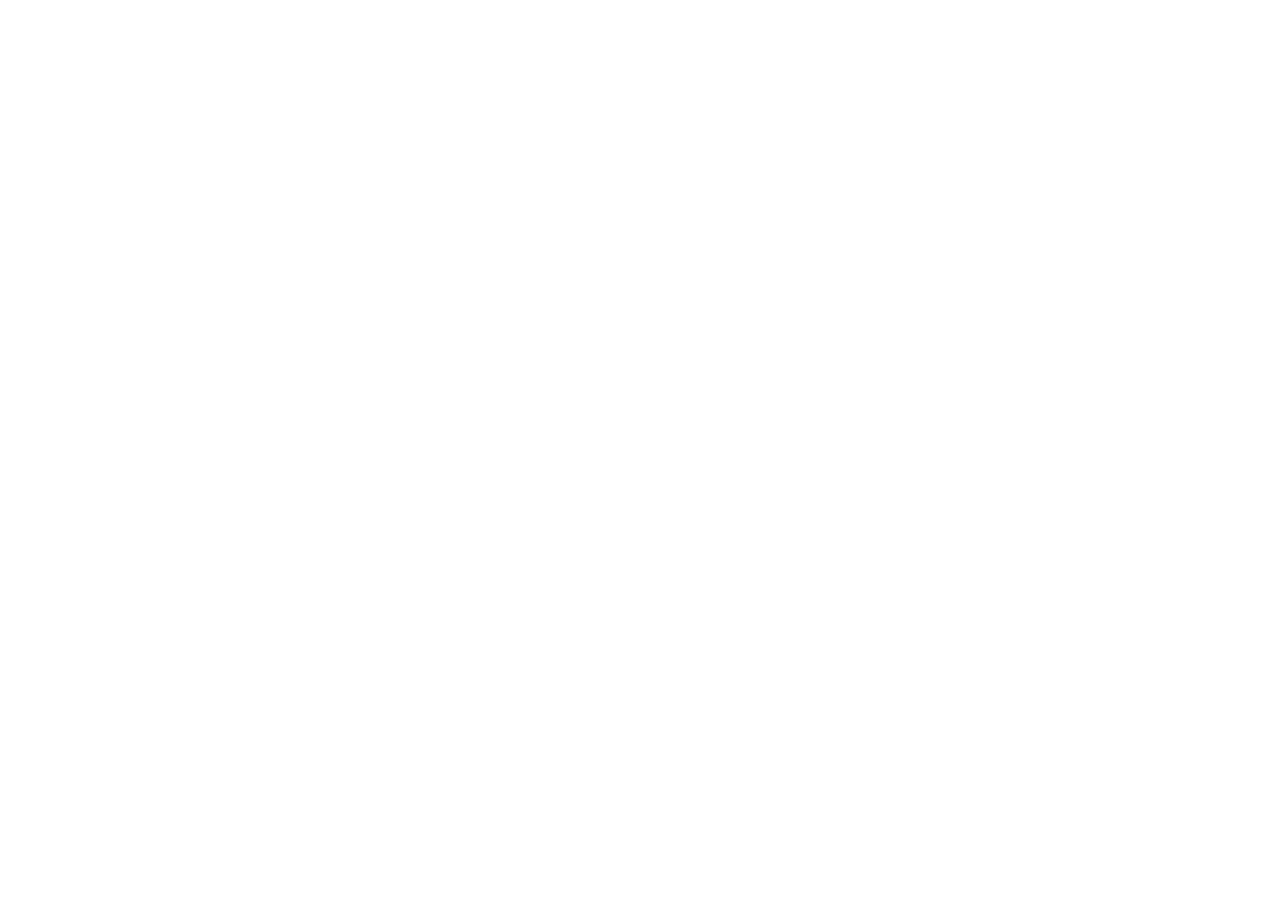
==== index.html @ fc5d10da "Finished code" ====
<!DOCTYPE html>
<html lang="en">
<head>
    <meta charset="UTF-8">
    <meta name="viewport" content="width=device-width, initial-scale=1.0">
    <title>My Portfolio</title>
    <link rel="stylesheet" href="style.css">
    <link rel="stylesheet" href="style.css">
</head>
<body>
    
</body>
</html>
---- style.css ----
/* GENERAL */

@import url("https://fonts.googleapis.com/css2?family=Poppins:wght@300;400;500;600&display=swap");

* {
  margin: 0;
  padding: 0;
}

body {
  font-family: "Poppins", sans-serif;
}

html {
  scroll-behavior: smooth;
}

p {
  color: rgb(85, 85, 85);
}

/* TRANSITION */

a,
.btn {
  transition: all 300ms ease;
}

/* DESKTOP NAV */

nav,
.nav-links {
  display: flex;
}

nav {
  justify-content: space-around;
  align-items: center;
  height: 17vh;
}

.nav-links {
  gap: 2rem;
  list-style: none;
  font-size: 1.5rem;
}

a {
  color: black;
  text-decoration: none;
  text-decoration-color: white;
}

a:hover {
  color: grey;
  text-decoration: underline;
  text-underline-offset: 1rem;
  text-decoration-color: rgb(181, 181, 181);
}

.logo {
  font-size: 2rem;
}

.logo:hover {
  cursor: default;
}

/* HAMBURGER MENU */

#hamburger-nav {
  display: none;
}

.hamburger-menu {
  position: relative;
  display: inline-block;
}

.hamburger-icon {
  display: flex;
  flex-direction: column;
  justify-content: space-between;
  height: 24px;
  width: 30px;
  cursor: pointer;
}

.hamburger-icon span {
  width: 100%;
  height: 2px;
  background-color: black;
  transition: all 0.3 ease-in-out;
}

.menu-links {
  position: absolute;
  top: 100%;
  right: 0;
  background-color: white;
  width: fit-content;
  max-height: 0;
  overflow: hidden;
  transition: all 0.3 ease-in-out;
}

.menu-links a {
  display: block;
  padding: 10px;
  text-align: center;
  font-size: 1.5rem;
  color: black;
  text-decoration: none;
  transition: all 0.3 ease-in-out;
}

.menu-links li {
  list-style: none;
}

.menu-links.open {
  max-height: 300px;
}

.hamburger-icon.open span:first-child {
  transform: rotate(45deg) translate(10px, 5px);
}

.hamburger-icon.open span:nth-child(2) {
  opacity: 0;
}

.hamburger-icon.open span:last-child {
  transform: rotate(-45deg) translate(10px, -5px);
}

.hamburger-icon span:first-child {
  transform: none;
}

.hamburger-icon span:first-child {
  opacity: 1;
}

.hamburger-icon span:first-child {
  transform: none;
}

/* SECTIONS */

section {
  padding-top: 4vh;
  height: 96vh;
  margin: 0 10rem;
  box-sizing: border-box;
  min-height: fit-content;
}

.section-container {
  display: flex;
}

/* PROFILE SECTION */

#profile {
  display: flex;
  justify-content: center;
  gap: 5rem;
  height: 80vh;
}

.section__pic-container {
  display: flex;
  height: 400px;
  width: 400px;
  margin: auto 0;
}

.section__text {
  align-self: center;
  text-align: center;
}

.section__text p {
  font-weight: 600;
}

.section__text__p1 {
  text-align: center;
}

.section__text__p2 {
  font-size: 1.75rem;
  margin-bottom: 1rem;
}

.title {
  font-size: 3rem;
  text-align: center;
}

#socials-container {
  display: flex;
  justify-content: center;
  margin-top: 1rem;
  gap: 1rem;
}

/* ICONS */

.icon {
  cursor: pointer;
  height: 2rem;
}

/* BUTTONS */

.btn-container {
  display: flex;
  justify-content: center;
  gap: 1rem;
}

.btn {
  font-weight: 600;
  transition: all 300ms ease;
  padding: 1rem;
  width: 8rem;
  border-radius: 2rem;
}

.btn-color-1,
.btn-color-2 {
  border: rgb(53, 53, 53) 0.1rem solid;
}

.btn-color-1:hover,
.btn-color-2:hover {
  cursor: pointer;
}

.btn-color-1,
.btn-color-2:hover {
  background: rgb(53, 53, 53);
  color: white;
}

.btn-color-1:hover {
  background: rgb(0, 0, 0);
}

.btn-color-2 {
  background: none;
}

.btn-color-2:hover {
  border: rgb(255, 255, 255) 0.1rem solid;
}

.btn-container {
  gap: 1rem;
}

/* ABOUT SECTION */

#about {
  position: relative;
}

.about-containers {
  gap: 2rem;
  margin-bottom: 2rem;
  margin-top: 2rem;
}

.about-details-container {
  justify-content: center;
  flex-direction: column;
}

.about-containers,
.about-details-container {
  display: flex;
}

.about-pic {
  border-radius: 2rem;
}

.arrow {
  position: absolute;
  right: -5rem;
  bottom: 2.5rem;
}

.details-container {
  padding: 1.5rem;
  flex: 1;
  background: white;
  border-radius: 2rem;
  border: rgb(53, 53, 53) 0.1rem solid;
  border-color: rgb(163, 163, 163);
  text-align: center;
}

.section-container {
  gap: 4rem;
  height: 80%;
}

.section__pic-container {
  height: 400px;
  width: 400px;
  margin: auto 0;
}

/* EXPERIENCE SECTION */

#experience {
  position: relative;
}

.experience-sub-title {
  color: rgb(85, 85, 85);
  font-weight: 600;
  font-size: 1.75rem;
  margin-bottom: 2rem;
}

.experience-details-container {
  display: flex;
  justify-content: center;
  flex-direction: column;
}

.article-container {
  display: flex;
  text-align: initial;
  flex-wrap: wrap;
  flex-direction: row;
  gap: 2.5rem;
  justify-content: space-around;
}

article {
  display: flex;
  width: 10rem;
  justify-content: space-around;
  gap: 0.5rem;
}

article .icon {
  cursor: default;
}

/* PROJECTS SECTION */

#projects {
  position: relative;
}

.color-container {
  border-color: rgb(163, 163, 163);
  background: rgb(250, 250, 250);
}

.project-img {
  border-radius: 2rem;
  width: 90%;
  height: 90%;
}

.project-title {
  margin: 1rem;
  color: black;
}

.project-btn {
  color: black;
  border-color: rgb(163, 163, 163);
}

/* CONTACT */

#contact {
  display: flex;
  justify-content: center;
  flex-direction: column;
  height: 70vh;
}

.contact-info-upper-container {
  display: flex;
  justify-content: center;
  border-radius: 2rem;
  border: rgb(53, 53, 53) 0.1rem solid;
  border-color: rgb(163, 163, 163);
  background: (250, 250, 250);
  margin: 2rem auto;
  padding: 0.5rem;
}

.contact-info-container {
  display: flex;
  align-items: center;
  justify-content: center;
  gap: 0.5rem;
  margin: 1rem;
}

.contact-info-container p {
  font-size: larger;
}

.contact-icon {
  cursor: default;
}

.email-icon {
  height: 2.5rem;
}

/* FOOTER SECTION */

footer {
  height: 26vh;
  margin: 0 1rem;
}

footer p {
  text-align: center;
}
---- style.css ----
/* GENERAL */

@import url("https://fonts.googleapis.com/css2?family=Poppins:wght@300;400;500;600&display=swap");

* {
  margin: 0;
  padding: 0;
}

body {
  font-family: "Poppins", sans-serif;
}

html {
  scroll-behavior: smooth;
}

p {
  color: rgb(85, 85, 85);
}

/* TRANSITION */

a,
.btn {
  transition: all 300ms ease;
}

/* DESKTOP NAV */

nav,
.nav-links {
  display: flex;
}

nav {
  justify-content: space-around;
  align-items: center;
  height: 17vh;
}

.nav-links {
  gap: 2rem;
  list-style: none;
  font-size: 1.5rem;
}

a {
  color: black;
  text-decoration: none;
  text-decoration-color: white;
}

a:hover {
  color: grey;
  text-decoration: underline;
  text-underline-offset: 1rem;
  text-decoration-color: rgb(181, 181, 181);
}

.logo {
  font-size: 2rem;
}

.logo:hover {
  cursor: default;
}

/* HAMBURGER MENU */

#hamburger-nav {
  display: none;
}

.hamburger-menu {
  position: relative;
  display: inline-block;
}

.hamburger-icon {
  display: flex;
  flex-direction: column;
  justify-content: space-between;
  height: 24px;
  width: 30px;
  cursor: pointer;
}

.hamburger-icon span {
  width: 100%;
  height: 2px;
  background-color: black;
  transition: all 0.3 ease-in-out;
}

.menu-links {
  position: absolute;
  top: 100%;
  right: 0;
  background-color: white;
  width: fit-content;
  max-height: 0;
  overflow: hidden;
  transition: all 0.3 ease-in-out;
}

.menu-links a {
  display: block;
  padding: 10px;
  text-align: center;
  font-size: 1.5rem;
  color: black;
  text-decoration: none;
  transition: all 0.3 ease-in-out;
}

.menu-links li {
  list-style: none;
}

.menu-links.open {
  max-height: 300px;
}

.hamburger-icon.open span:first-child {
  transform: rotate(45deg) translate(10px, 5px);
}

.hamburger-icon.open span:nth-child(2) {
  opacity: 0;
}

.hamburger-icon.open span:last-child {
  transform: rotate(-45deg) translate(10px, -5px);
}

.hamburger-icon span:first-child {
  transform: none;
}

.hamburger-icon span:first-child {
  opacity: 1;
}

.hamburger-icon span:first-child {
  transform: none;
}

/* SECTIONS */

section {
  padding-top: 4vh;
  height: 96vh;
  margin: 0 10rem;
  box-sizing: border-box;
  min-height: fit-content;
}

.section-container {
  display: flex;
}

/* PROFILE SECTION */

#profile {
  display: flex;
  justify-content: center;
  gap: 5rem;
  height: 80vh;
}

.section__pic-container {
  display: flex;
  height: 400px;
  width: 400px;
  margin: auto 0;
}

.section__text {
  align-self: center;
  text-align: center;
}

.section__text p {
  font-weight: 600;
}

.section__text__p1 {
  text-align: center;
}

.section__text__p2 {
  font-size: 1.75rem;
  margin-bottom: 1rem;
}

.title {
  font-size: 3rem;
  text-align: center;
}

#socials-container {
  display: flex;
  justify-content: center;
  margin-top: 1rem;
  gap: 1rem;
}

/* ICONS */

.icon {
  cursor: pointer;
  height: 2rem;
}

/* BUTTONS */

.btn-container {
  display: flex;
  justify-content: center;
  gap: 1rem;
}

.btn {
  font-weight: 600;
  transition: all 300ms ease;
  padding: 1rem;
  width: 8rem;
  border-radius: 2rem;
}

.btn-color-1,
.btn-color-2 {
  border: rgb(53, 53, 53) 0.1rem solid;
}

.btn-color-1:hover,
.btn-color-2:hover {
  cursor: pointer;
}

.btn-color-1,
.btn-color-2:hover {
  background: rgb(53, 53, 53);
  color: white;
}

.btn-color-1:hover {
  background: rgb(0, 0, 0);
}

.btn-color-2 {
  background: none;
}

.btn-color-2:hover {
  border: rgb(255, 255, 255) 0.1rem solid;
}

.btn-container {
  gap: 1rem;
}

/* ABOUT SECTION */

#about {
  position: relative;
}

.about-containers {
  gap: 2rem;
  margin-bottom: 2rem;
  margin-top: 2rem;
}

.about-details-container {
  justify-content: center;
  flex-direction: column;
}

.about-containers,
.about-details-container {
  display: flex;
}

.about-pic {
  border-radius: 2rem;
}

.arrow {
  position: absolute;
  right: -5rem;
  bottom: 2.5rem;
}

.details-container {
  padding: 1.5rem;
  flex: 1;
  background: white;
  border-radius: 2rem;
  border: rgb(53, 53, 53) 0.1rem solid;
  border-color: rgb(163, 163, 163);
  text-align: center;
}

.section-container {
  gap: 4rem;
  height: 80%;
}

.section__pic-container {
  height: 400px;
  width: 400px;
  margin: auto 0;
}

/* EXPERIENCE SECTION */

#experience {
  position: relative;
}

.experience-sub-title {
  color: rgb(85, 85, 85);
  font-weight: 600;
  font-size: 1.75rem;
  margin-bottom: 2rem;
}

.experience-details-container {
  display: flex;
  justify-content: center;
  flex-direction: column;
}

.article-container {
  display: flex;
  text-align: initial;
  flex-wrap: wrap;
  flex-direction: row;
  gap: 2.5rem;
  justify-content: space-around;
}

article {
  display: flex;
  width: 10rem;
  justify-content: space-around;
  gap: 0.5rem;
}

article .icon {
  cursor: default;
}

/* PROJECTS SECTION */

#projects {
  position: relative;
}

.color-container {
  border-color: rgb(163, 163, 163);
  background: rgb(250, 250, 250);
}

.project-img {
  border-radius: 2rem;
  width: 90%;
  height: 90%;
}

.project-title {
  margin: 1rem;
  color: black;
}

.project-btn {
  color: black;
  border-color: rgb(163, 163, 163);
}

/* CONTACT */

#contact {
  display: flex;
  justify-content: center;
  flex-direction: column;
  height: 70vh;
}

.contact-info-upper-container {
  display: flex;
  justify-content: center;
  border-radius: 2rem;
  border: rgb(53, 53, 53) 0.1rem solid;
  border-color: rgb(163, 163, 163);
  background: (250, 250, 250);
  margin: 2rem auto;
  padding: 0.5rem;
}

.contact-info-container {
  display: flex;
  align-items: center;
  justify-content: center;
  gap: 0.5rem;
  margin: 1rem;
}

.contact-info-container p {
  font-size: larger;
}

.contact-icon {
  cursor: default;
}

.email-icon {
  height: 2.5rem;
}

/* FOOTER SECTION */

footer {
  height: 26vh;
  margin: 0 1rem;
}

footer p {
  text-align: center;
}
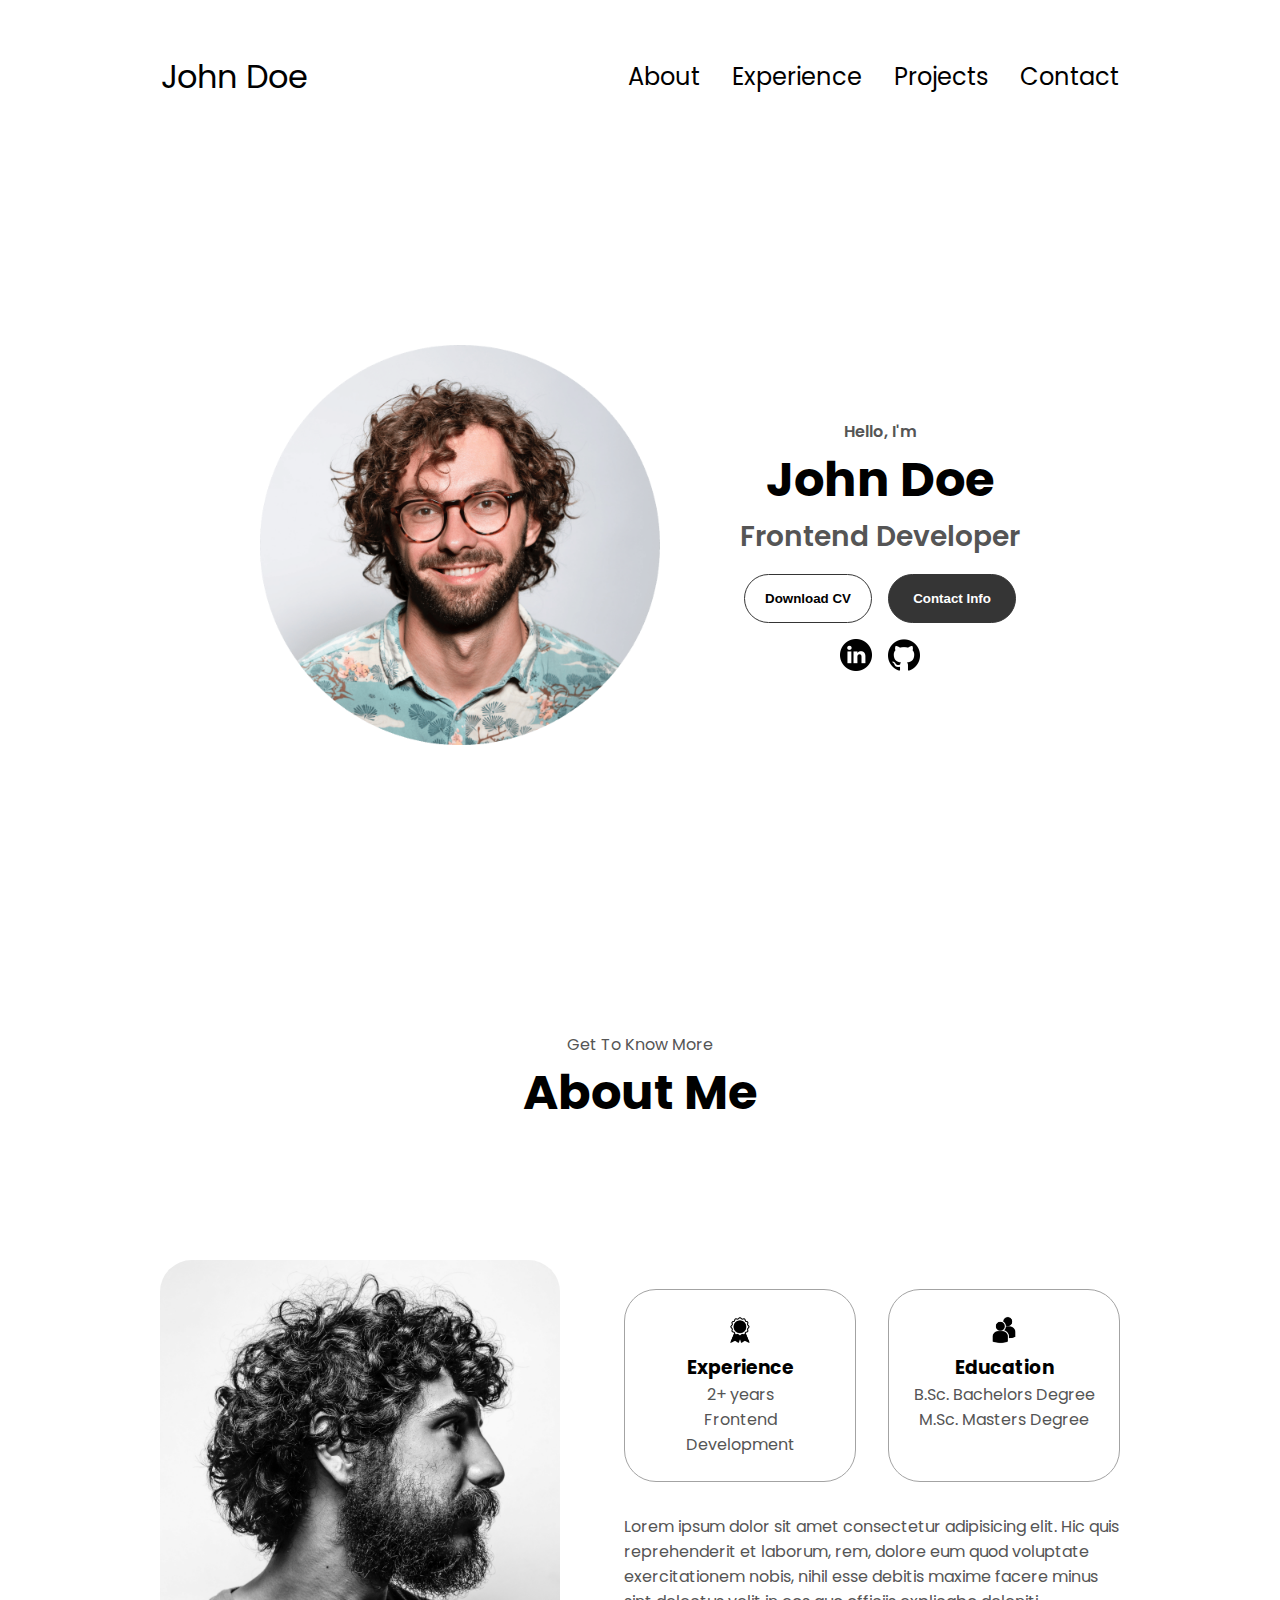
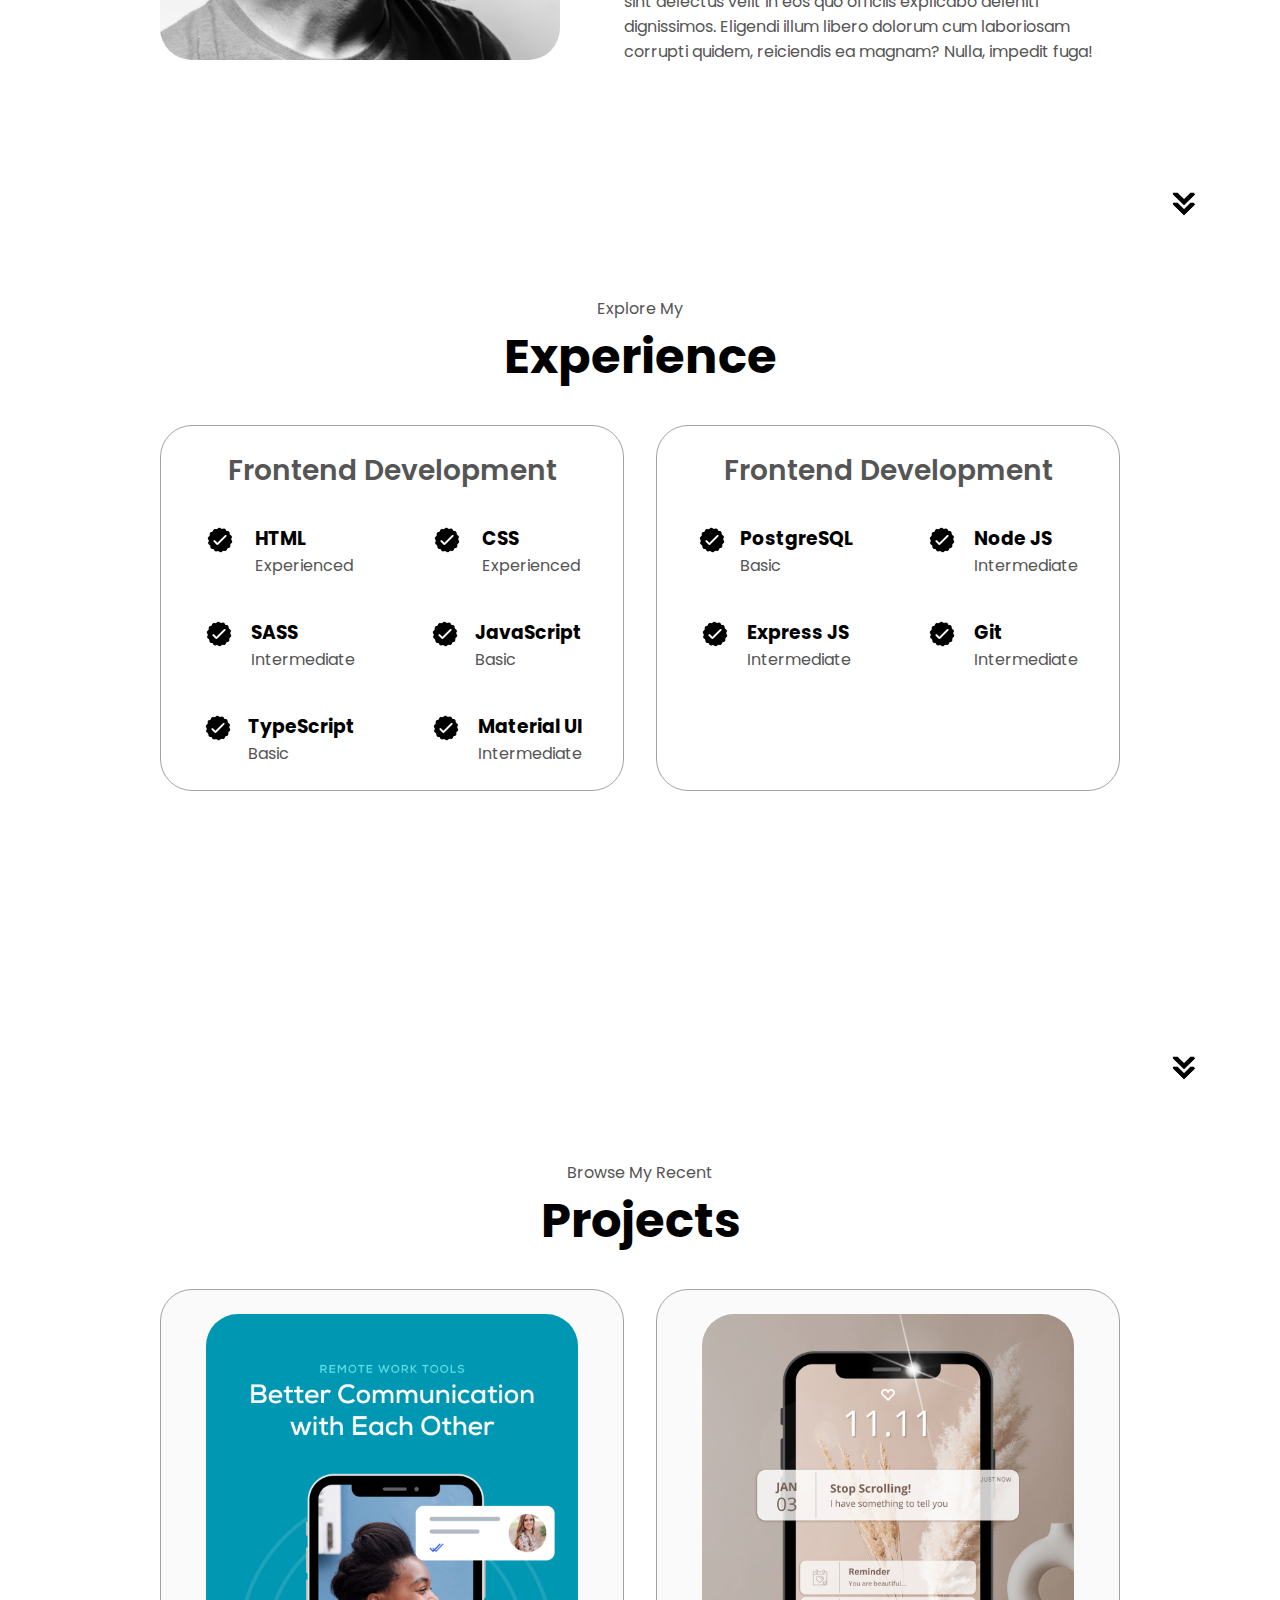
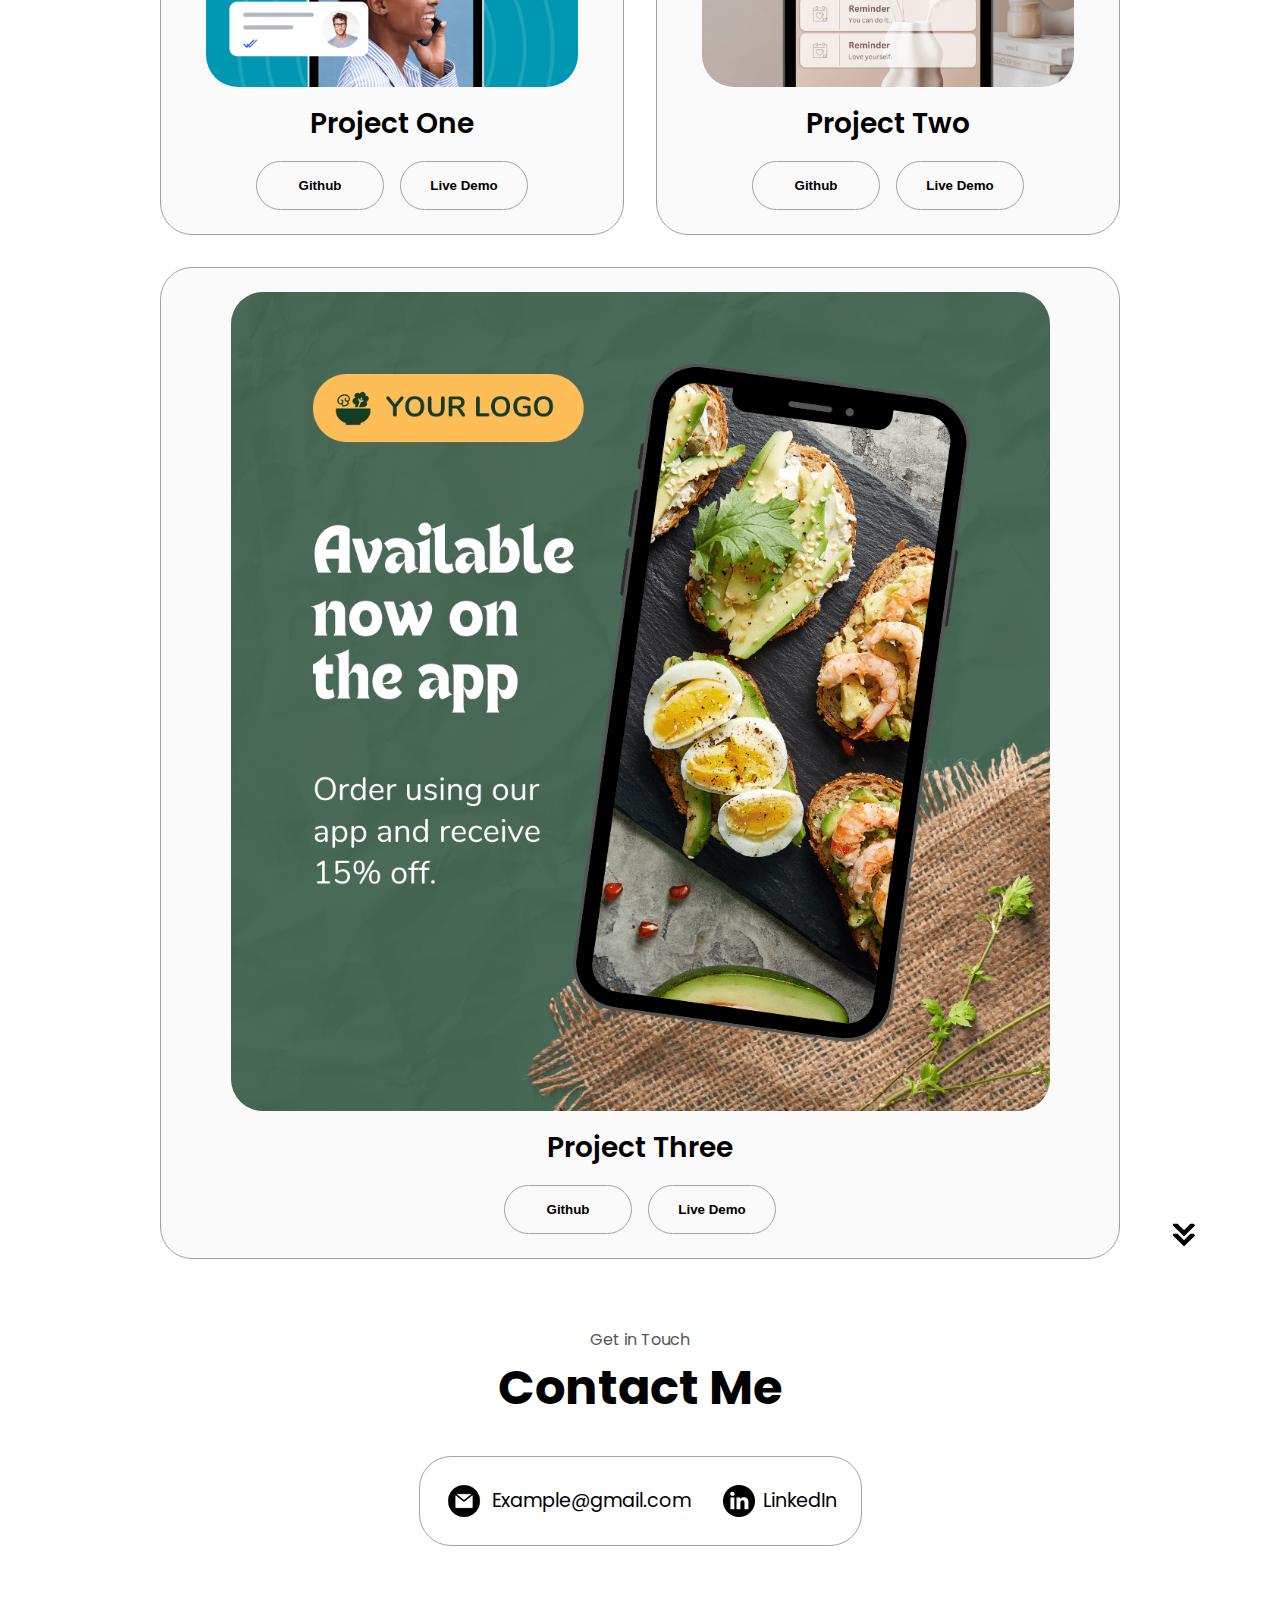
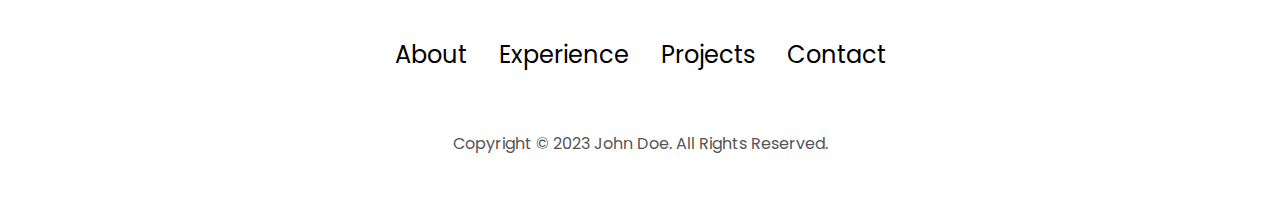
==== commit 980dfce4: "resume edit" ====
--- a/index.html
+++ b/index.html
@@ -1,13 +1,382 @@
 <!DOCTYPE html>
 <html lang="en">
-<head>
-    <meta charset="UTF-8">
-    <meta name="viewport" content="width=device-width, initial-scale=1.0">
+  <head>
+    <meta charset="UTF-8" />
+    <meta http-equiv="X-UA-Compatible" content="IE=edge" />
+    <meta name="viewport" content="width=device-width, initial-scale=1.0" />
     <title>My Portfolio</title>
-    <link rel="stylesheet" href="style.css">
-    <link rel="stylesheet" href="style.css">
-</head>
-<body>
-    
-</body>
-</html>+    <link rel="stylesheet" href="style.css" />
+    <link rel="stylesheet" href="mediaqueries.css" />
+  </head>
+  <body>
+    <nav id="desktop-nav">
+      <div class="logo">John Doe</div>
+      <div>
+        <ul class="nav-links">
+          <li><a href="#about">About</a></li>
+          <li><a href="#experience">Experience</a></li>
+          <li><a href="#projects">Projects</a></li>
+          <li><a href="#contact">Contact</a></li>
+        </ul>
+      </div>
+    </nav>
+    <nav id="hamburger-nav">
+      <div class="logo">John Doe</div>
+      <div class="hamburger-menu">
+        <div class="hamburger-icon" onclick="toggleMenu()">
+          <span></span>
+          <span></span>
+          <span></span>
+        </div>
+        <div class="menu-links">
+          <li><a href="#about" onclick="toggleMenu()">About</a></li>
+          <li><a href="#experience" onclick="toggleMenu()">Experience</a></li>
+          <li><a href="#projects" onclick="toggleMenu()">Projects</a></li>
+          <li><a href="#contact" onclick="toggleMenu()">Contact</a></li>
+        </div>
+      </div>
+    </nav>
+    <section id="profile">
+      <div class="section__pic-container">
+        <img src="./assets/profile-pic.png" alt="John Doe profile picture" />
+      </div>
+      <div class="section__text">
+        <p class="section__text__p1">Hello, I'm</p>
+        <h1 class="title">John Doe</h1>
+        <p class="section__text__p2">Frontend Developer</p>
+        <div class="btn-container">
+          <button
+            class="btn btn-color-2"
+            onclick="window.open('./assets/Abdallah_Afifi - Resume.pdf')"
+          >
+            Download CV
+          </button>
+          <button class="btn btn-color-1" onclick="location.href='./#contact'">
+            Contact Info
+          </button>
+        </div>
+        <div id="socials-container">
+          <img
+            src="./assets/linkedin.png"
+            alt="My LinkedIn profile"
+            class="icon"
+            onclick="location.href='https://linkedin.com/'"
+          />
+          <img
+            src="./assets/github.png"
+            alt="My Github profile"
+            class="icon"
+            onclick="location.href='https://github.com/'"
+          />
+        </div>
+      </div>
+    </section>
+    <section id="about">
+      <p class="section__text__p1">Get To Know More</p>
+      <h1 class="title">About Me</h1>
+      <div class="section-container">
+        <div class="section__pic-container">
+          <img
+            src="./assets/about-pic.png"
+            alt="Profile picture"
+            class="about-pic"
+          />
+        </div>
+        <div class="about-details-container">
+          <div class="about-containers">
+            <div class="details-container">
+              <img
+                src="./assets/experience.png"
+                alt="Experience icon"
+                class="icon"
+              />
+              <h3>Experience</h3>
+              <p>2+ years <br />Frontend Development</p>
+            </div>
+            <div class="details-container">
+              <img
+                src="./assets/education.png"
+                alt="Education icon"
+                class="icon"
+              />
+              <h3>Education</h3>
+              <p>B.Sc. Bachelors Degree<br />M.Sc. Masters Degree</p>
+            </div>
+          </div>
+          <div class="text-container">
+            <p>
+              Lorem ipsum dolor sit amet consectetur adipisicing elit. Hic quis
+              reprehenderit et laborum, rem, dolore eum quod voluptate
+              exercitationem nobis, nihil esse debitis maxime facere minus sint
+              delectus velit in eos quo officiis explicabo deleniti dignissimos.
+              Eligendi illum libero dolorum cum laboriosam corrupti quidem,
+              reiciendis ea magnam? Nulla, impedit fuga!
+            </p>
+          </div>
+        </div>
+      </div>
+      <img
+        src="./assets/arrow.png"
+        alt="Arrow icon"
+        class="icon arrow"
+        onclick="location.href='./#experience'"
+      />
+    </section>
+    <section id="experience">
+      <p class="section__text__p1">Explore My</p>
+      <h1 class="title">Experience</h1>
+      <div class="experience-details-container">
+        <div class="about-containers">
+          <div class="details-container">
+            <h2 class="experience-sub-title">Frontend Development</h2>
+            <div class="article-container">
+              <article>
+                <img
+                  src="./assets/checkmark.png"
+                  alt="Experience icon"
+                  class="icon"
+                />
+                <div>
+                  <h3>HTML</h3>
+                  <p>Experienced</p>
+                </div>
+              </article>
+              <article>
+                <img
+                  src="./assets/checkmark.png"
+                  alt="Experience icon"
+                  class="icon"
+                />
+                <div>
+                  <h3>CSS</h3>
+                  <p>Experienced</p>
+                </div>
+              </article>
+              <article>
+                <img
+                  src="./assets/checkmark.png"
+                  alt="Experience icon"
+                  class="icon"
+                />
+                <div>
+                  <h3>SASS</h3>
+                  <p>Intermediate</p>
+                </div>
+              </article>
+              <article>
+                <img
+                  src="./assets/checkmark.png"
+                  alt="Experience icon"
+                  class="icon"
+                />
+                <div>
+                  <h3>JavaScript</h3>
+                  <p>Basic</p>
+                </div>
+              </article>
+              <article>
+                <img
+                  src="./assets/checkmark.png"
+                  alt="Experience icon"
+                  class="icon"
+                />
+                <div>
+                  <h3>TypeScript</h3>
+                  <p>Basic</p>
+                </div>
+              </article>
+              <article>
+                <img
+                  src="./assets/checkmark.png"
+                  alt="Experience icon"
+                  class="icon"
+                />
+                <div>
+                  <h3>Material UI</h3>
+                  <p>Intermediate</p>
+                </div>
+              </article>
+            </div>
+          </div>
+          <div class="details-container">
+            <h2 class="experience-sub-title">Frontend Development</h2>
+            <div class="article-container">
+              <article>
+                <img
+                  src="./assets/checkmark.png"
+                  alt="Experience icon"
+                  class="icon"
+                />
+                <div>
+                  <h3>PostgreSQL</h3>
+                  <p>Basic</p>
+                </div>
+              </article>
+              <article>
+                <img
+                  src="./assets/checkmark.png"
+                  alt="Experience icon"
+                  class="icon"
+                />
+                <div>
+                  <h3>Node JS</h3>
+                  <p>Intermediate</p>
+                </div>
+              </article>
+              <article>
+                <img
+                  src="./assets/checkmark.png"
+                  alt="Experience icon"
+                  class="icon"
+                />
+                <div>
+                  <h3>Express JS</h3>
+                  <p>Intermediate</p>
+                </div>
+              </article>
+              <article>
+                <img
+                  src="./assets/checkmark.png"
+                  alt="Experience icon"
+                  class="icon"
+                />
+                <div>
+                  <h3>Git</h3>
+                  <p>Intermediate</p>
+                </div>
+              </article>
+            </div>
+          </div>
+        </div>
+      </div>
+      <img
+        src="./assets/arrow.png"
+        alt="Arrow icon"
+        class="icon arrow"
+        onclick="location.href='./#projects'"
+      />
+    </section>
+    <section id="projects">
+      <p class="section__text__p1">Browse My Recent</p>
+      <h1 class="title">Projects</h1>
+      <div class="experience-details-container">
+        <div class="about-containers">
+          <div class="details-container color-container">
+            <div class="article-container">
+              <img
+                src="./assets/project-1.png"
+                alt="Project 1"
+                class="project-img"
+              />
+            </div>
+            <h2 class="experience-sub-title project-title">Project One</h2>
+            <div class="btn-container">
+              <button
+                class="btn btn-color-2 project-btn"
+                onclick="location.href='https://github.com/'"
+              >
+                Github
+              </button>
+              <button
+                class="btn btn-color-2 project-btn"
+                onclick="location.href='https://github.com/'"
+              >
+                Live Demo
+              </button>
+            </div>
+          </div>
+          <div class="details-container color-container">
+            <div class="article-container">
+              <img
+                src="./assets/project-2.png"
+                alt="Project 2"
+                class="project-img"
+              />
+            </div>
+            <h2 class="experience-sub-title project-title">Project Two</h2>
+            <div class="btn-container">
+              <button
+                class="btn btn-color-2 project-btn"
+                onclick="location.href='https://github.com/'"
+              >
+                Github
+              </button>
+              <button
+                class="btn btn-color-2 project-btn"
+                onclick="location.href='https://github.com/'"
+              >
+                Live Demo
+              </button>
+            </div>
+          </div>
+          <div class="details-container color-container">
+            <div class="article-container">
+              <img
+                src="./assets/project-3.png"
+                alt="Project 3"
+                class="project-img"
+              />
+            </div>
+            <h2 class="experience-sub-title project-title">Project Three</h2>
+            <div class="btn-container">
+              <button
+                class="btn btn-color-2 project-btn"
+                onclick="location.href='https://github.com/'"
+              >
+                Github
+              </button>
+              <button
+                class="btn btn-color-2 project-btn"
+                onclick="location.href='https://github.com/'"
+              >
+                Live Demo
+              </button>
+            </div>
+          </div>
+        </div>
+      </div>
+      <img
+        src="./assets/arrow.png"
+        alt="Arrow icon"
+        class="icon arrow"
+        onclick="location.href='./#contact'"
+      />
+    </section>
+    <section id="contact">
+      <p class="section__text__p1">Get in Touch</p>
+      <h1 class="title">Contact Me</h1>
+      <div class="contact-info-upper-container">
+        <div class="contact-info-container">
+          <img
+            src="./assets/email.png"
+            alt="Email icon"
+            class="icon contact-icon email-icon"
+          />
+          <p><a href="mailto:examplemail@gmail.com">Example@gmail.com</a></p>
+        </div>
+        <div class="contact-info-container">
+          <img
+            src="./assets/linkedin.png"
+            alt="LinkedIn icon"
+            class="icon contact-icon"
+          />
+          <p><a href="https://www.linkedin.com">LinkedIn</a></p>
+        </div>
+      </div>
+    </section>
+    <footer>
+      <nav>
+        <div class="nav-links-container">
+          <ul class="nav-links">
+            <li><a href="#about">About</a></li>
+            <li><a href="#experience">Experience</a></li>
+            <li><a href="#projects">Projects</a></li>
+            <li><a href="#contact">Contact</a></li>
+          </ul>
+        </div>
+      </nav>
+      <p>Copyright &#169; 2023 John Doe. All Rights Reserved.</p>
+    </footer>
+    <script src="script.js"></script>
+  </body>
+</html>
--- a/mediaqueries.css
+++ b/mediaqueries.css
@@ -0,0 +1,103 @@
+@media screen and (max-width: 1400px) {
+  #profile {
+    height: 83vh;
+    margin-bottom: 6rem;
+  }
+  .about-containers {
+    flex-wrap: wrap;
+  }
+  #contact,
+  #projects {
+    height: fit-content;
+  }
+}
+
+@media screen and (max-width: 1200px) {
+  #desktop-nav {
+    display: none;
+  }
+  #hamburger-nav {
+    display: flex;
+  }
+  #experience,
+  .experience-details-container {
+    margin-top: 2rem;
+  }
+  #profile,
+  .section-container {
+    display: block;
+  }
+  .arrow {
+    display: none;
+  }
+  section,
+  .section-container {
+    height: fit-content;
+  }
+  section {
+    margin: 0 5%;
+  }
+  .section__pic-container {
+    width: 275px;
+    height: 275px;
+    margin: 0 auto 2rem;
+  }
+  .about-containers {
+    margin-top: 0;
+  }
+}
+
+@media screen and (max-width: 600px) {
+  #contact,
+  footer {
+    height: 40vh;
+  }
+  #profile {
+    height: 83vh;
+    margin-bottom: 0;
+  }
+  article {
+    font-size: 1rem;
+  }
+  footer nav {
+    height: fit-content;
+    margin-bottom: 2rem;
+  }
+  .about-containers,
+  .contact-info-upper-container,
+  .btn-container {
+    flex-wrap: wrap;
+  }
+  .contact-info-container {
+    margin: 0;
+  }
+  .contact-info-container p,
+  .nav-links li a {
+    font-size: 1rem;
+  }
+  .experience-sub-title {
+    font-size: 1.25rem;
+  }
+  .logo {
+    font-size: 1.5rem;
+  }
+  .nav-links {
+    flex-direction: column;
+    gap: 0.5rem;
+    text-align: center;
+  }
+  .section__pic-container {
+    width: auto;
+    height: 46vw;
+    justify-content: center;
+  }
+  .section__text__p2 {
+    font-size: 1.25rem;
+  }
+  .title {
+    font-size: 2rem;
+  }
+  .text-container {
+    text-align: justify;
+  }
+}
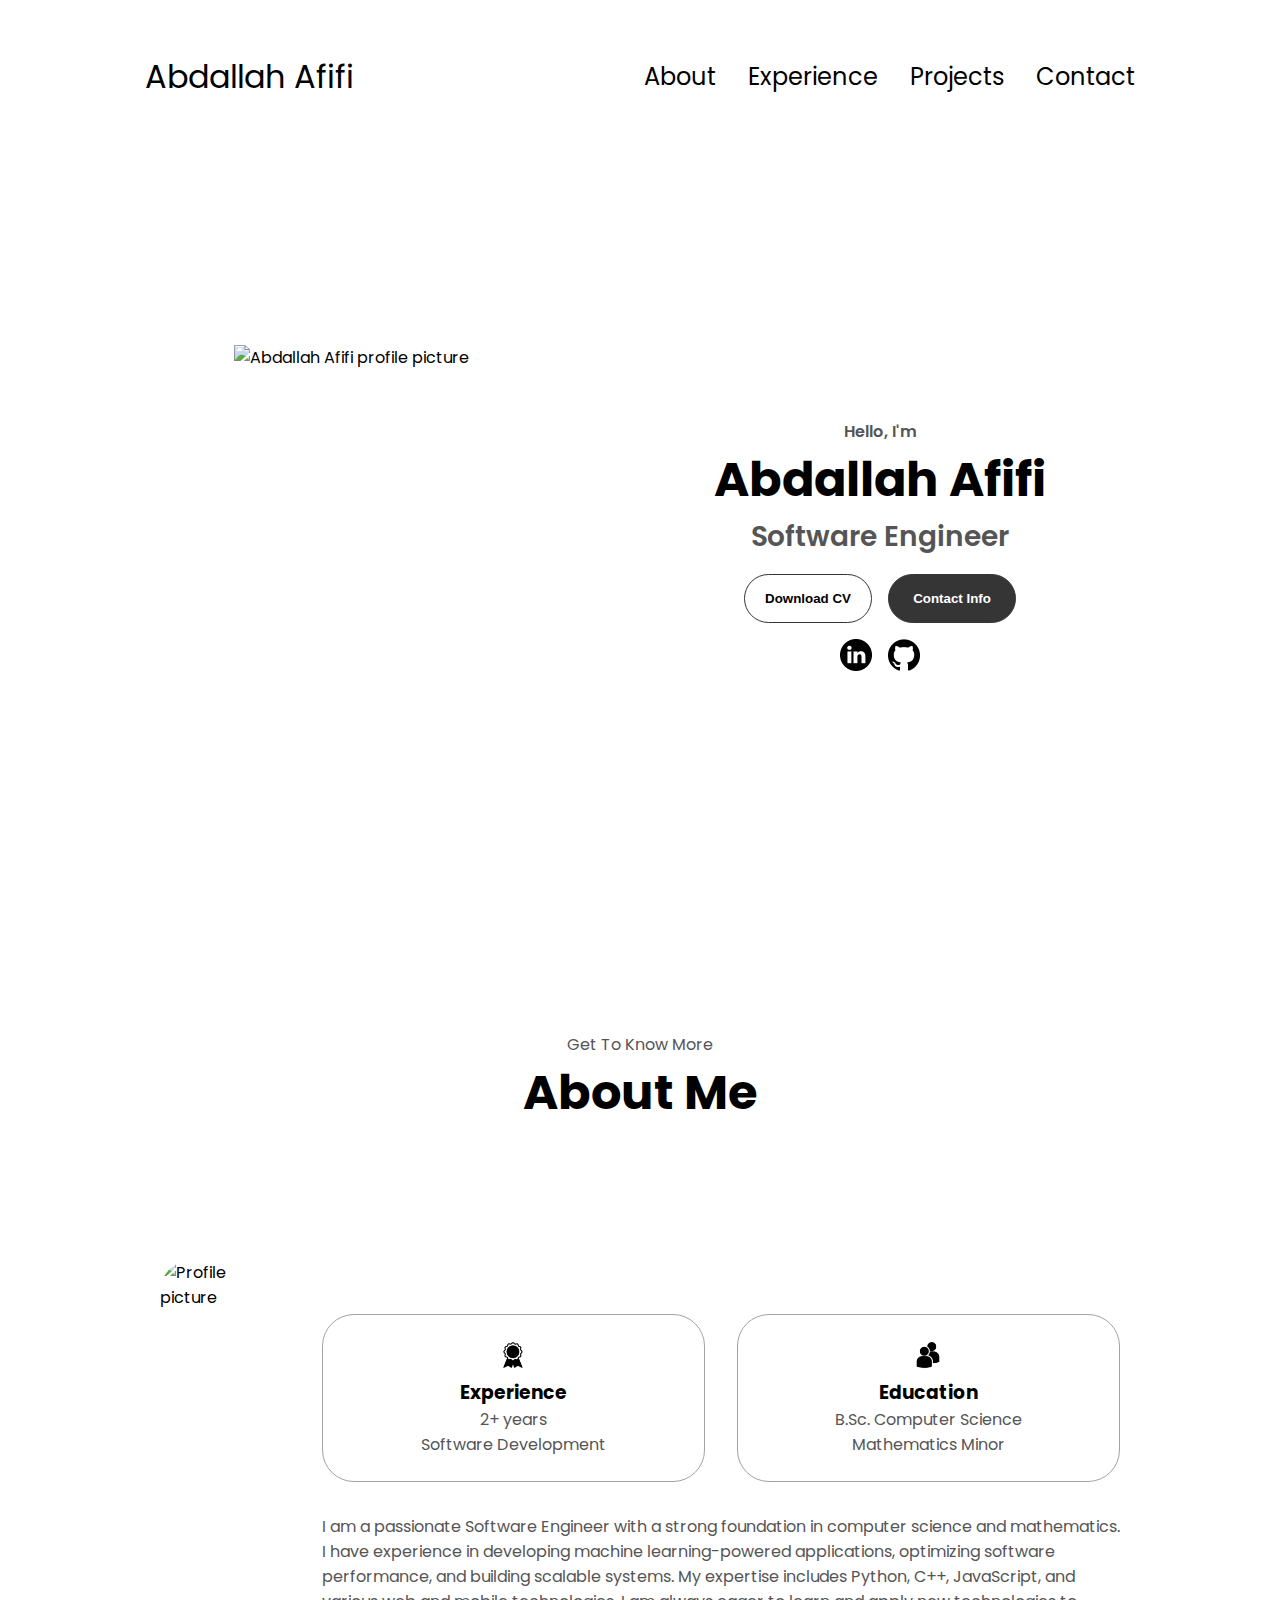
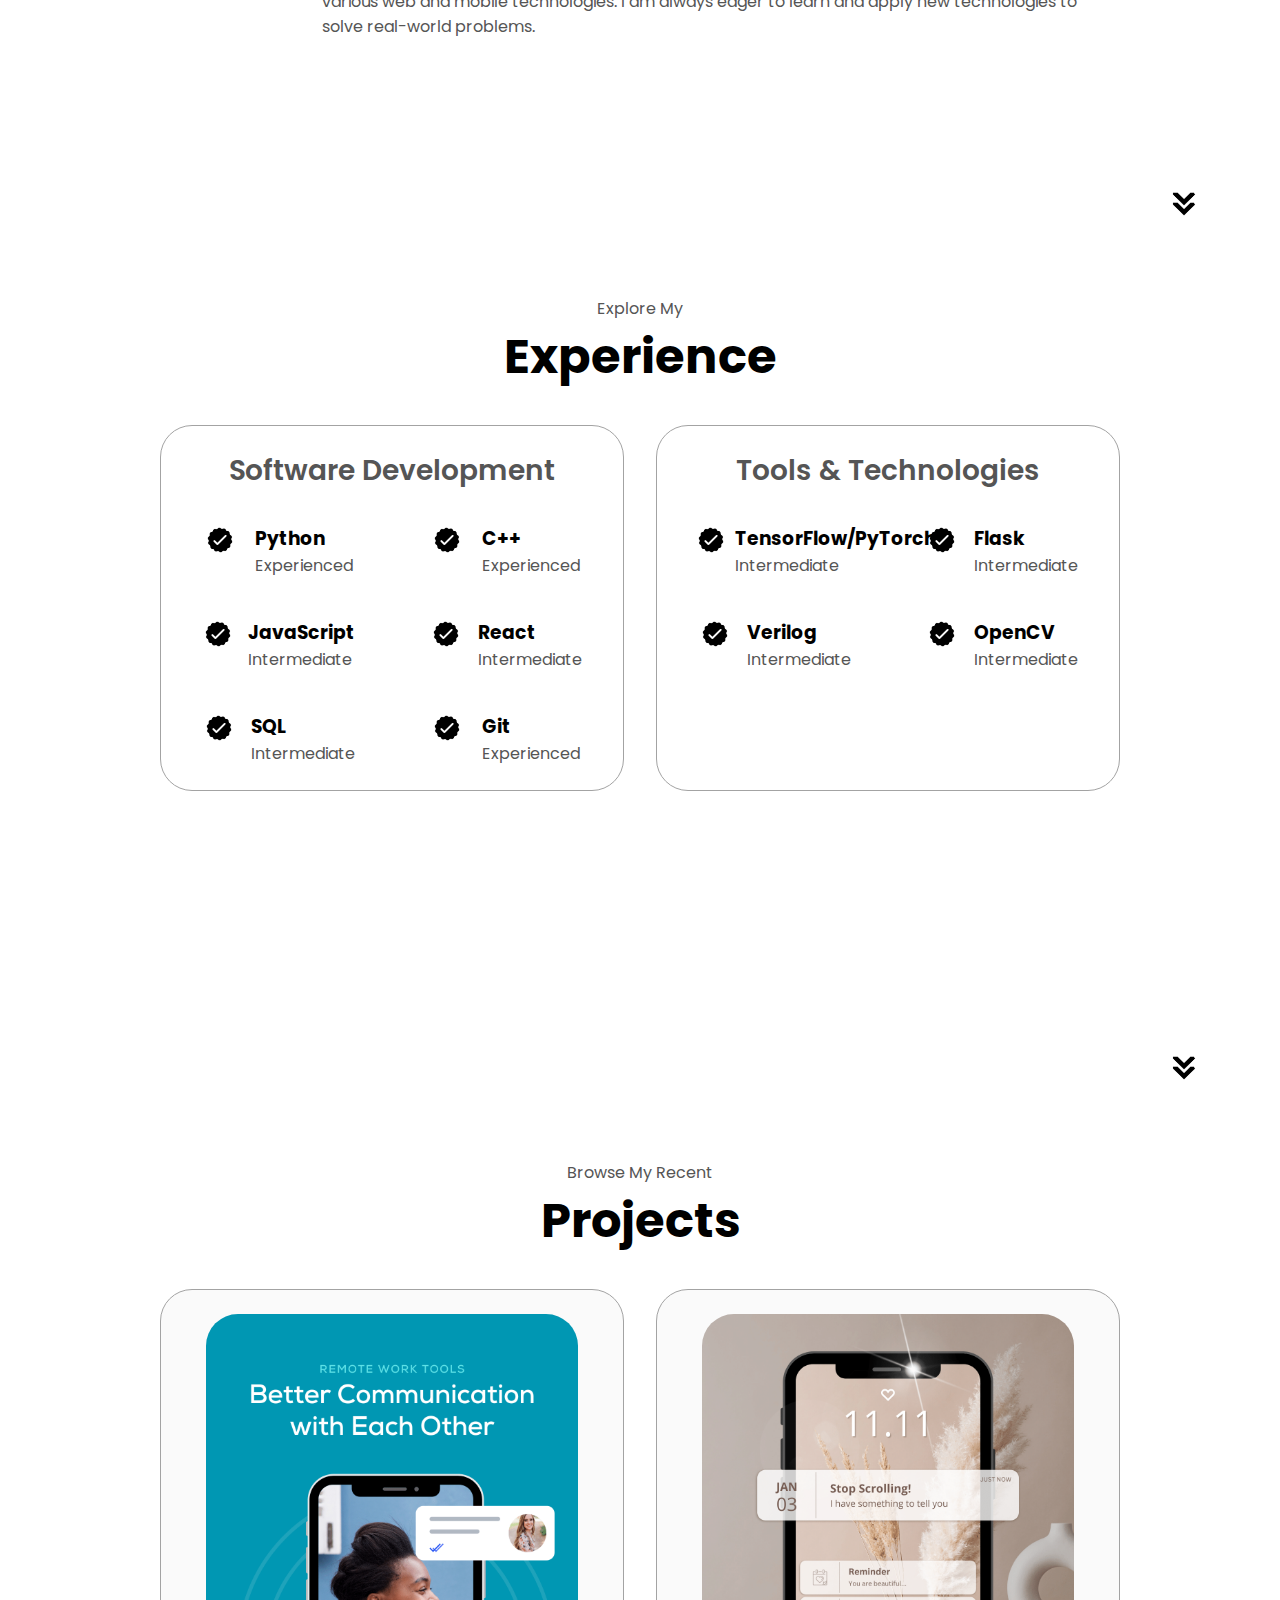
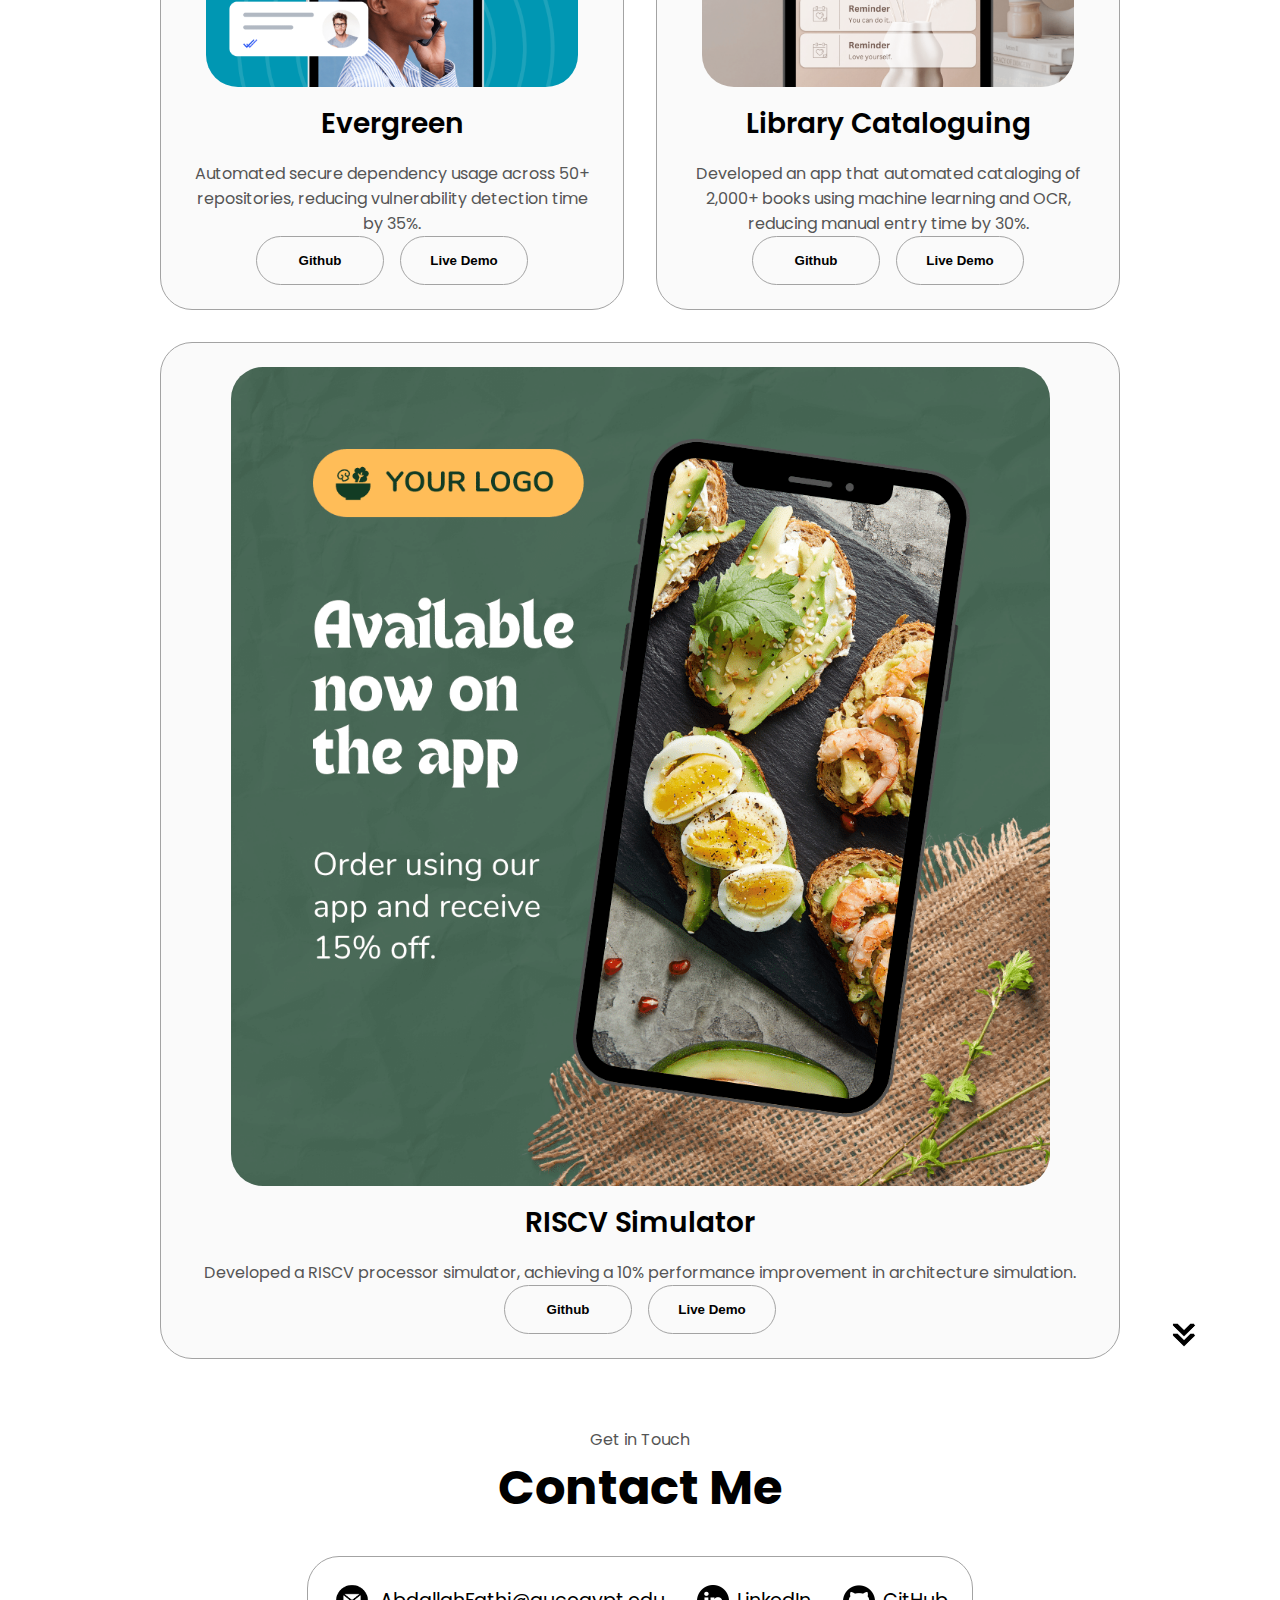
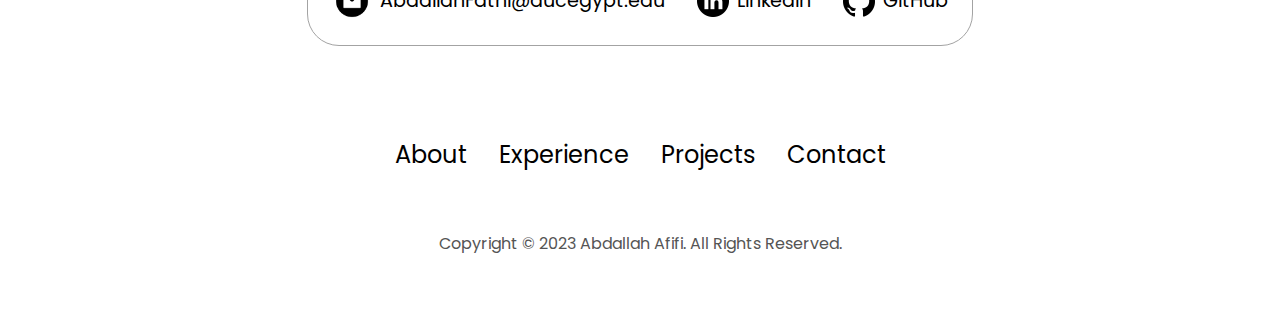
==== commit 210a87c0: "After adding assets" ====
--- a/index.html
+++ b/index.html
@@ -4,13 +4,13 @@
     <meta charset="UTF-8" />
     <meta http-equiv="X-UA-Compatible" content="IE=edge" />
     <meta name="viewport" content="width=device-width, initial-scale=1.0" />
-    <title>My Portfolio</title>
+    <title>Abdallah Afifi - Portfolio</title>
     <link rel="stylesheet" href="style.css" />
     <link rel="stylesheet" href="mediaqueries.css" />
   </head>
   <body>
     <nav id="desktop-nav">
-      <div class="logo">John Doe</div>
+      <div class="logo">Abdallah Afifi</div>
       <div>
         <ul class="nav-links">
           <li><a href="#about">About</a></li>
@@ -21,7 +21,7 @@
       </div>
     </nav>
     <nav id="hamburger-nav">
-      <div class="logo">John Doe</div>
+      <div class="logo">Abdallah Afifi</div>
       <div class="hamburger-menu">
         <div class="hamburger-icon" onclick="toggleMenu()">
           <span></span>
@@ -38,12 +38,12 @@
     </nav>
     <section id="profile">
       <div class="section__pic-container">
-        <img src="./assets/profile-pic.png" alt="John Doe profile picture" />
+        <img src="./assets/Profile-Pic.jpeg" alt="Abdallah Afifi profile picture" />
       </div>
       <div class="section__text">
         <p class="section__text__p1">Hello, I'm</p>
-        <h1 class="title">John Doe</h1>
-        <p class="section__text__p2">Frontend Developer</p>
+        <h1 class="title">Abdallah Afifi</h1>
+        <p class="section__text__p2">Software Engineer</p>
         <div class="btn-container">
           <button
             class="btn btn-color-2"
@@ -60,13 +60,13 @@
             src="./assets/linkedin.png"
             alt="My LinkedIn profile"
             class="icon"
-            onclick="location.href='https://linkedin.com/'"
+            onclick="location.href='https://linkedin.com/in/abdallah-afifi26'"
           />
           <img
             src="./assets/github.png"
             alt="My Github profile"
             class="icon"
-            onclick="location.href='https://github.com/'"
+            onclick="location.href='https://github.com/Abdallah-Afifi'"
           />
         </div>
       </div>
@@ -77,7 +77,7 @@
       <div class="section-container">
         <div class="section__pic-container">
           <img
-            src="./assets/about-pic.png"
+            src="./assets/Profile-Pic.jpeg"
             alt="Profile picture"
             class="about-pic"
           />
@@ -91,7 +91,7 @@
                 class="icon"
               />
               <h3>Experience</h3>
-              <p>2+ years <br />Frontend Development</p>
+              <p>2+ years <br />Software Development</p>
             </div>
             <div class="details-container">
               <img
@@ -100,17 +100,15 @@
                 class="icon"
               />
               <h3>Education</h3>
-              <p>B.Sc. Bachelors Degree<br />M.Sc. Masters Degree</p>
+              <p>B.Sc. Computer Science<br />Mathematics Minor</p>
             </div>
           </div>
           <div class="text-container">
             <p>
-              Lorem ipsum dolor sit amet consectetur adipisicing elit. Hic quis
-              reprehenderit et laborum, rem, dolore eum quod voluptate
-              exercitationem nobis, nihil esse debitis maxime facere minus sint
-              delectus velit in eos quo officiis explicabo deleniti dignissimos.
-              Eligendi illum libero dolorum cum laboriosam corrupti quidem,
-              reiciendis ea magnam? Nulla, impedit fuga!
+              I am a passionate Software Engineer with a strong foundation in computer science and mathematics. 
+              I have experience in developing machine learning-powered applications, optimizing software performance, 
+              and building scalable systems. My expertise includes Python, C++, JavaScript, and various web and mobile 
+              technologies. I am always eager to learn and apply new technologies to solve real-world problems.
             </p>
           </div>
         </div>
@@ -128,16 +126,16 @@
       <div class="experience-details-container">
         <div class="about-containers">
           <div class="details-container">
-            <h2 class="experience-sub-title">Frontend Development</h2>
-            <div class="article-container">
-              <article>
-                <img
-                  src="./assets/checkmark.png"
-                  alt="Experience icon"
-                  class="icon"
-                />
-                <div>
-                  <h3>HTML</h3>
+            <h2 class="experience-sub-title">Software Development</h2>
+            <div class="article-container">
+              <article>
+                <img
+                  src="./assets/checkmark.png"
+                  alt="Experience icon"
+                  class="icon"
+                />
+                <div>
+                  <h3>Python</h3>
                   <p>Experienced</p>
                 </div>
               </article>
@@ -148,7 +146,7 @@
                   class="icon"
                 />
                 <div>
-                  <h3>CSS</h3>
+                  <h3>C++</h3>
                   <p>Experienced</p>
                 </div>
               </article>
@@ -159,89 +157,89 @@
                   class="icon"
                 />
                 <div>
-                  <h3>SASS</h3>
-                  <p>Intermediate</p>
-                </div>
-              </article>
-              <article>
-                <img
-                  src="./assets/checkmark.png"
-                  alt="Experience icon"
-                  class="icon"
-                />
-                <div>
                   <h3>JavaScript</h3>
-                  <p>Basic</p>
-                </div>
-              </article>
-              <article>
-                <img
-                  src="./assets/checkmark.png"
-                  alt="Experience icon"
-                  class="icon"
-                />
-                <div>
-                  <h3>TypeScript</h3>
-                  <p>Basic</p>
-                </div>
-              </article>
-              <article>
-                <img
-                  src="./assets/checkmark.png"
-                  alt="Experience icon"
-                  class="icon"
-                />
-                <div>
-                  <h3>Material UI</h3>
-                  <p>Intermediate</p>
+                  <p>Intermediate</p>
+                </div>
+              </article>
+              <article>
+                <img
+                  src="./assets/checkmark.png"
+                  alt="Experience icon"
+                  class="icon"
+                />
+                <div>
+                  <h3>React</h3>
+                  <p>Intermediate</p>
+                </div>
+              </article>
+              <article>
+                <img
+                  src="./assets/checkmark.png"
+                  alt="Experience icon"
+                  class="icon"
+                />
+                <div>
+                  <h3>SQL</h3>
+                  <p>Intermediate</p>
+                </div>
+              </article>
+              <article>
+                <img
+                  src="./assets/checkmark.png"
+                  alt="Experience icon"
+                  class="icon"
+                />
+                <div>
+                  <h3>Git</h3>
+                  <p>Experienced</p>
                 </div>
               </article>
             </div>
           </div>
           <div class="details-container">
-            <h2 class="experience-sub-title">Frontend Development</h2>
-            <div class="article-container">
-              <article>
-                <img
-                  src="./assets/checkmark.png"
-                  alt="Experience icon"
-                  class="icon"
-                />
-                <div>
-                  <h3>PostgreSQL</h3>
-                  <p>Basic</p>
-                </div>
-              </article>
-              <article>
-                <img
-                  src="./assets/checkmark.png"
-                  alt="Experience icon"
-                  class="icon"
-                />
-                <div>
-                  <h3>Node JS</h3>
-                  <p>Intermediate</p>
-                </div>
-              </article>
-              <article>
-                <img
-                  src="./assets/checkmark.png"
-                  alt="Experience icon"
-                  class="icon"
-                />
-                <div>
-                  <h3>Express JS</h3>
-                  <p>Intermediate</p>
-                </div>
-              </article>
-              <article>
-                <img
-                  src="./assets/checkmark.png"
-                  alt="Experience icon"
-                  class="icon"
-                />
-                <div>
-                  <h3>Git</h3>
+            <h2 class="experience-sub-title">Tools & Technologies</h2>
+            <div class="article-container">
+              <article>
+                <img
+                  src="./assets/checkmark.png"
+                  alt="Experience icon"
+                  class="icon"
+                />
+                <div>
+                  <h3>TensorFlow/PyTorch</h3>
+                  <p>Intermediate</p>
+                </div>
+              </article>
+              <article>
+                <img
+                  src="./assets/checkmark.png"
+                  alt="Experience icon"
+                  class="icon"
+                />
+                <div>
+                  <h3>Flask</h3>
+                  <p>Intermediate</p>
+                </div>
+              </article>
+              <article>
+                <img
+                  src="./assets/checkmark.png"
+                  alt="Experience icon"
+                  class="icon"
+                />
+                <div>
+                  <h3>Verilog</h3>
+                  <p>Intermediate</p>
+                </div>
+              </article>
+              <article>
+                <img
+                  src="./assets/checkmark.png"
+                  alt="Experience icon"
+                  class="icon"
+                />
+                <div>
+                  <h3>OpenCV</h3>
                   <p>Intermediate</p>
                 </div>
               </article>
@@ -265,11 +263,12 @@
             <div class="article-container">
               <img
                 src="./assets/project-1.png"
-                alt="Project 1"
+                alt="Evergreen Project"
                 class="project-img"
               />
             </div>
-            <h2 class="experience-sub-title project-title">Project One</h2>
+            <h2 class="experience-sub-title project-title">Evergreen</h2>
+            <p>Automated secure dependency usage across 50+ repositories, reducing vulnerability detection time by 35%.</p>
             <div class="btn-container">
               <button
                 class="btn btn-color-2 project-btn"
@@ -289,11 +288,12 @@
             <div class="article-container">
               <img
                 src="./assets/project-2.png"
-                alt="Project 2"
+                alt="Library Cataloguing Project"
                 class="project-img"
               />
             </div>
-            <h2 class="experience-sub-title project-title">Project Two</h2>
+            <h2 class="experience-sub-title project-title">Library Cataloguing</h2>
+            <p>Developed an app that automated cataloging of 2,000+ books using machine learning and OCR, reducing manual entry time by 30%.</p>
             <div class="btn-container">
               <button
                 class="btn btn-color-2 project-btn"
@@ -313,11 +313,12 @@
             <div class="article-container">
               <img
                 src="./assets/project-3.png"
-                alt="Project 3"
+                alt="RISCV Simulator Project"
                 class="project-img"
               />
             </div>
-            <h2 class="experience-sub-title project-title">Project Three</h2>
+            <h2 class="experience-sub-title project-title">RISCV Simulator</h2>
+            <p>Developed a RISCV processor simulator, achieving a 10% performance improvement in architecture simulation.</p>
             <div class="btn-container">
               <button
                 class="btn btn-color-2 project-btn"
@@ -352,7 +353,7 @@
             alt="Email icon"
             class="icon contact-icon email-icon"
           />
-          <p><a href="mailto:examplemail@gmail.com">Example@gmail.com</a></p>
+          <p><a href="mailto:AbdallahFathi@aucegypt.edu">AbdallahFathi@aucegypt.edu</a></p>
         </div>
         <div class="contact-info-container">
           <img
@@ -360,7 +361,15 @@
             alt="LinkedIn icon"
             class="icon contact-icon"
           />
-          <p><a href="https://www.linkedin.com">LinkedIn</a></p>
+          <p><a href="https://www.linkedin.com/in/abdallah-afifi26">LinkedIn</a></p>
+        </div>
+        <div class="contact-info-container">
+          <img
+            src="./assets/github.png"
+            alt="GitHub icon"
+            class="icon contact-icon"
+          />
+          <p><a href="https://github.com/Abdallah-Afifi">GitHub</a></p>
         </div>
       </div>
     </section>
@@ -375,8 +384,8 @@
           </ul>
         </div>
       </nav>
-      <p>Copyright &#169; 2023 John Doe. All Rights Reserved.</p>
+      <p>Copyright &#169; 2023 Abdallah Afifi. All Rights Reserved.</p>
     </footer>
     <script src="script.js"></script>
   </body>
-</html>
+</html>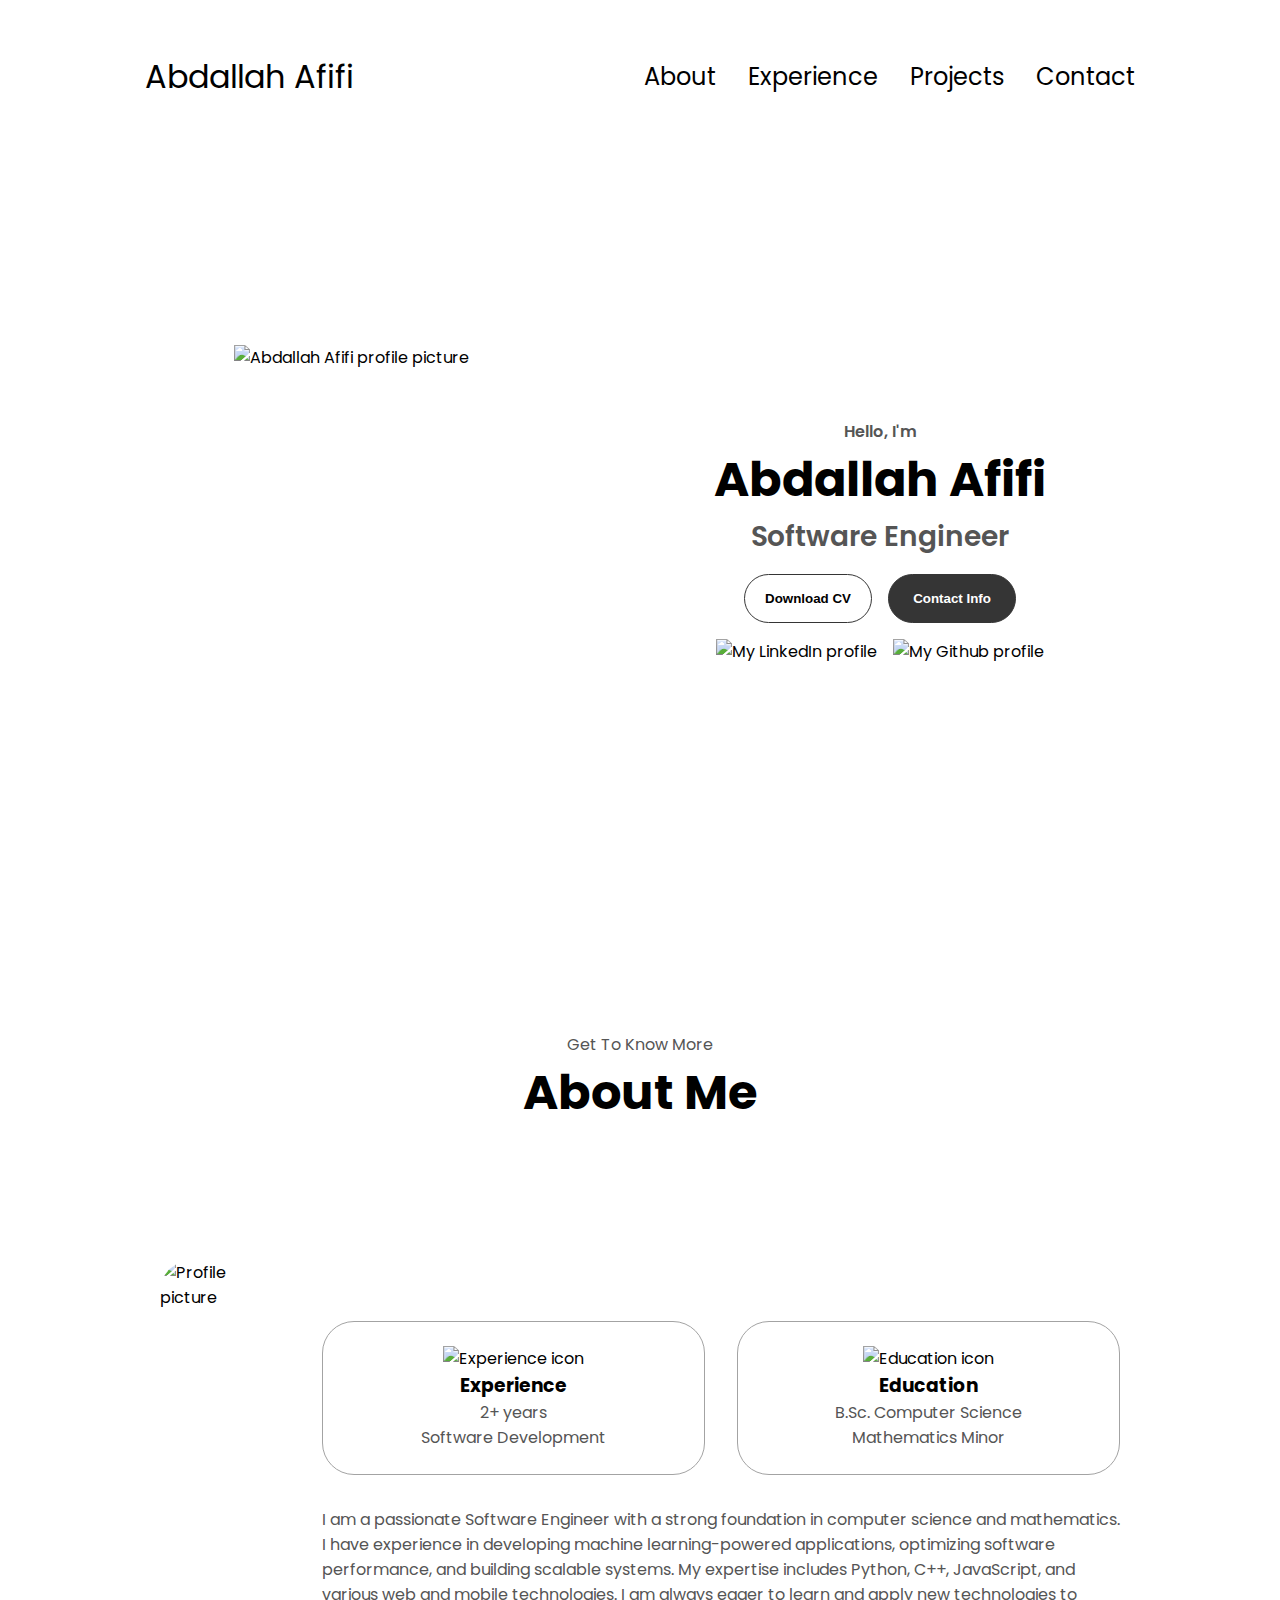
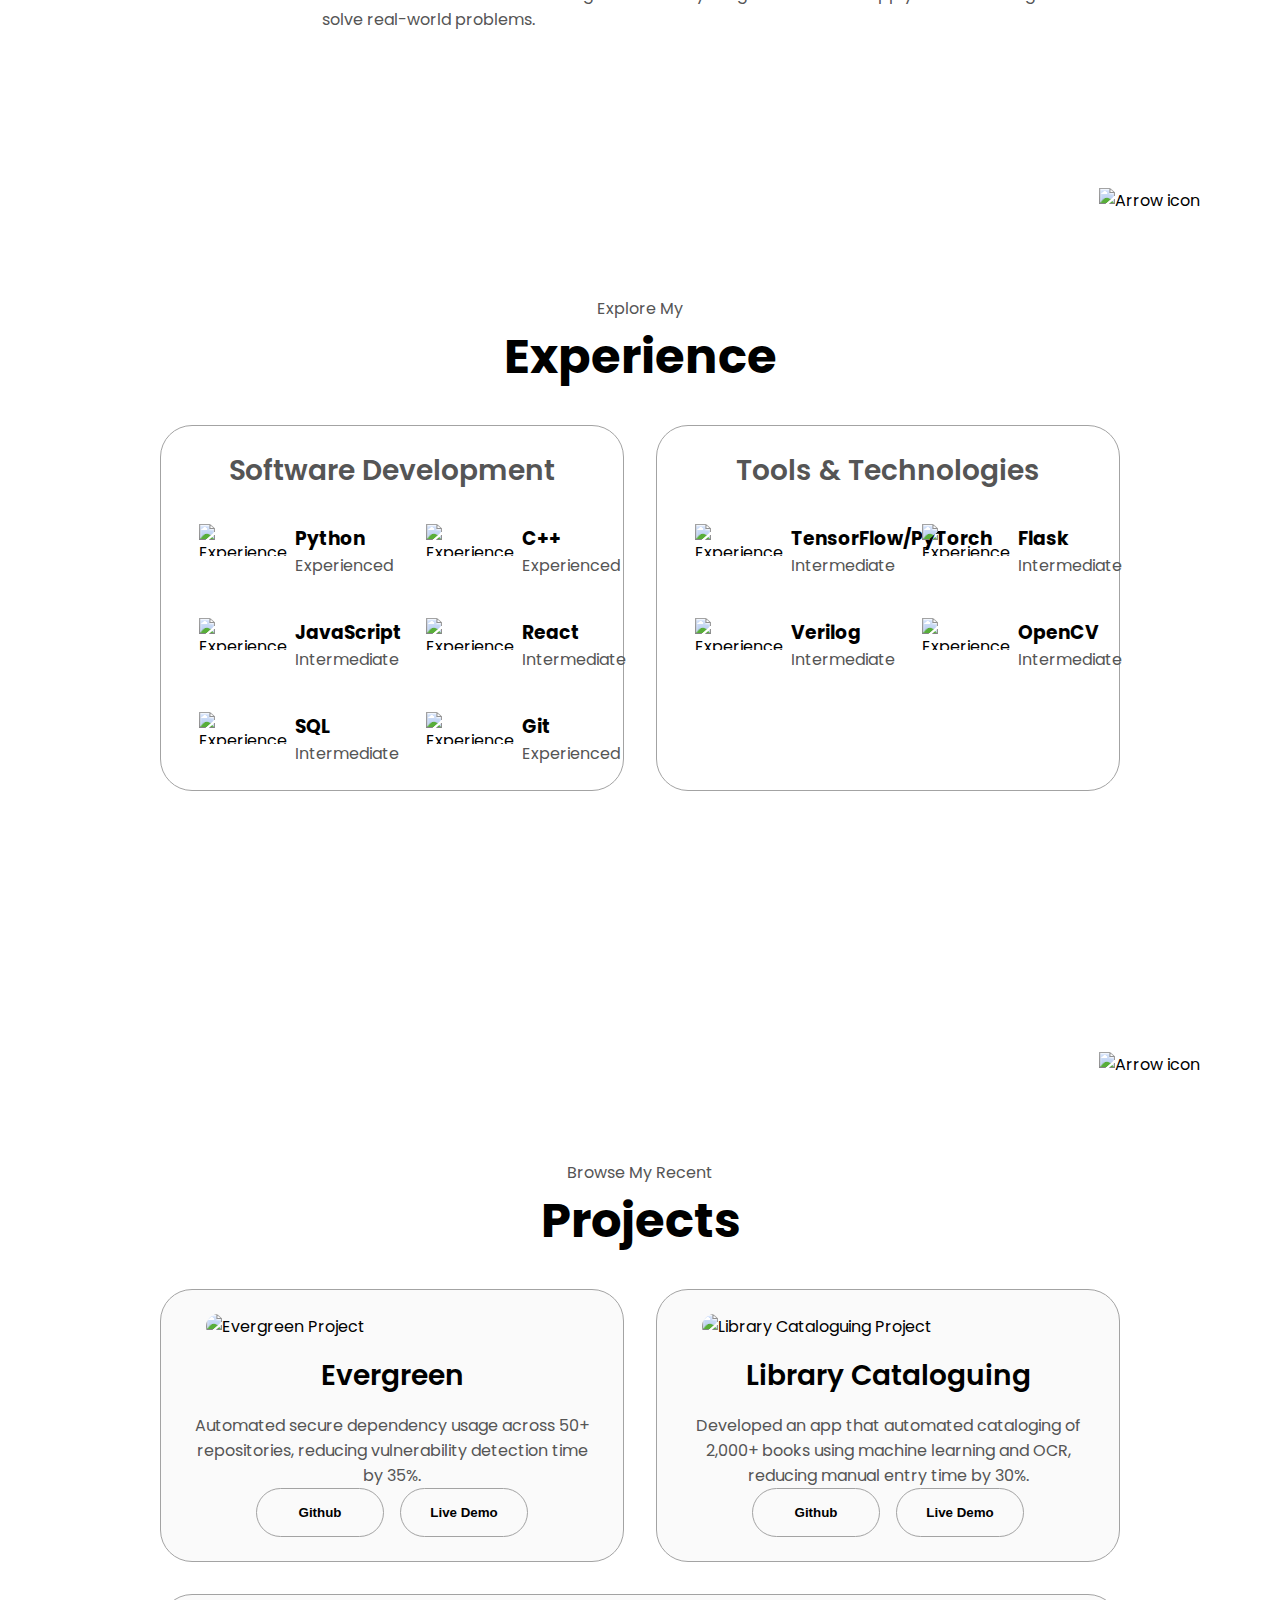
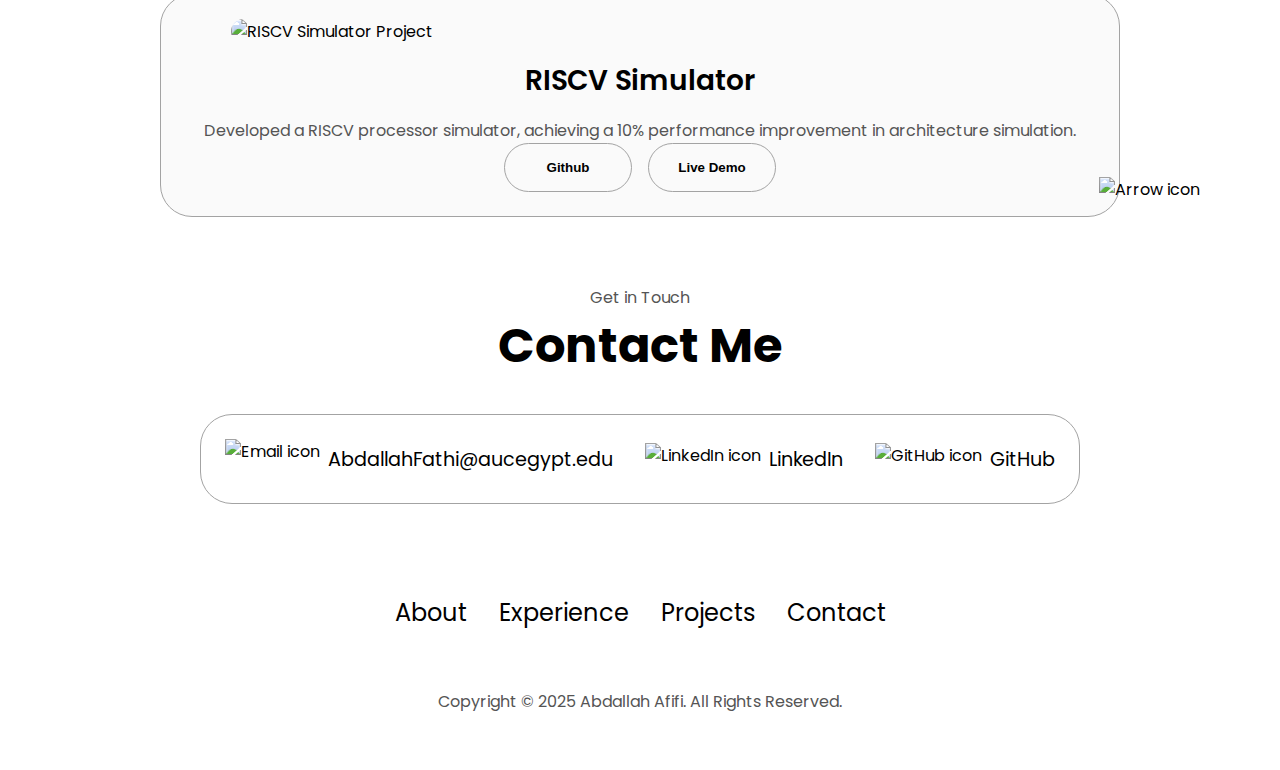
==== commit e88fd1db: "applying midterm requirements" ====
--- a/index.html
+++ b/index.html
@@ -9,370 +9,374 @@
     <link rel="stylesheet" href="mediaqueries.css" />
   </head>
   <body>
-    <nav id="desktop-nav">
-      <div class="logo">Abdallah Afifi</div>
-      <div>
-        <ul class="nav-links">
-          <li><a href="#about">About</a></li>
-          <li><a href="#experience">Experience</a></li>
-          <li><a href="#projects">Projects</a></li>
-          <li><a href="#contact">Contact</a></li>
-        </ul>
-      </div>
-    </nav>
-    <nav id="hamburger-nav">
-      <div class="logo">Abdallah Afifi</div>
-      <div class="hamburger-menu">
-        <div class="hamburger-icon" onclick="toggleMenu()">
-          <span></span>
-          <span></span>
-          <span></span>
-        </div>
-        <div class="menu-links">
-          <li><a href="#about" onclick="toggleMenu()">About</a></li>
-          <li><a href="#experience" onclick="toggleMenu()">Experience</a></li>
-          <li><a href="#projects" onclick="toggleMenu()">Projects</a></li>
-          <li><a href="#contact" onclick="toggleMenu()">Contact</a></li>
-        </div>
-      </div>
-    </nav>
-    <section id="profile">
-      <div class="section__pic-container">
-        <img src="./assets/Profile-Pic.jpeg" alt="Abdallah Afifi profile picture" />
-      </div>
-      <div class="section__text">
-        <p class="section__text__p1">Hello, I'm</p>
-        <h1 class="title">Abdallah Afifi</h1>
-        <p class="section__text__p2">Software Engineer</p>
-        <div class="btn-container">
-          <button
-            class="btn btn-color-2"
-            onclick="window.open('./assets/Abdallah_Afifi - Resume.pdf')"
-          >
-            Download CV
-          </button>
-          <button class="btn btn-color-1" onclick="location.href='./#contact'">
-            Contact Info
-          </button>
-        </div>
-        <div id="socials-container">
-          <img
-            src="./assets/linkedin.png"
-            alt="My LinkedIn profile"
-            class="icon"
-            onclick="location.href='https://linkedin.com/in/abdallah-afifi26'"
-          />
-          <img
-            src="./assets/github.png"
-            alt="My Github profile"
-            class="icon"
-            onclick="location.href='https://github.com/Abdallah-Afifi'"
-          />
-        </div>
-      </div>
-    </section>
-    <section id="about">
-      <p class="section__text__p1">Get To Know More</p>
-      <h1 class="title">About Me</h1>
-      <div class="section-container">
+    <header>
+      <nav id="desktop-nav">
+        <div class="logo">Abdallah Afifi</div>
+        <div>
+          <ul class="nav-links">
+            <li><a href="#about">About</a></li>
+            <li><a href="#experience">Experience</a></li>
+            <li><a href="#projects">Projects</a></li>
+            <li><a href="#contact">Contact</a></li>
+          </ul>
+        </div>
+      </nav>
+      <nav id="hamburger-nav">
+        <div class="logo">Abdallah Afifi</div>
+        <div class="hamburger-menu">
+          <div class="hamburger-icon" onclick="toggleMenu()">
+            <span></span>
+            <span></span>
+            <span></span>
+          </div>
+          <div class="menu-links">
+            <li><a href="#about" onclick="toggleMenu()">About</a></li>
+            <li><a href="#experience" onclick="toggleMenu()">Experience</a></li>
+            <li><a href="#projects" onclick="toggleMenu()">Projects</a></li>
+            <li><a href="#contact" onclick="toggleMenu()">Contact</a></li>
+          </div>
+        </div>
+      </nav>
+    </header>
+    <main>
+      <section id="profile">
         <div class="section__pic-container">
-          <img
-            src="./assets/Profile-Pic.jpeg"
-            alt="Profile picture"
-            class="about-pic"
-          />
-        </div>
-        <div class="about-details-container">
+          <img src="./images/Profile Pic.jpeg" alt="Abdallah Afifi profile picture" />
+        </div>
+        <div class="section__text">
+          <p class="section__text__p1">Hello, I'm</p>
+          <h1 class="title">Abdallah Afifi</h1>
+          <p class="section__text__p2">Software Engineer</p>
+          <div class="btn-container">
+            <button
+              class="btn btn-color-2"
+              onclick="window.open('./images/Abdallah_Afifi - Resume.pdf')"
+            >
+              Download CV
+            </button>
+            <button class="btn btn-color-1" onclick="location.href='./#contact'">
+              Contact Info
+            </button>
+          </div>
+          <div id="socials-container">
+            <img
+              src="./images/linkedin.png"
+              alt="My LinkedIn profile"
+              class="icon"
+              onclick="location.href='https://linkedin.com/in/abdallah-afifi26'"
+            />
+            <img
+              src="./images/github.png"
+              alt="My Github profile"
+              class="icon"
+              onclick="location.href='https://github.com/Abdallah-Afifi'"
+            />
+          </div>
+        </div>
+      </section>
+      <section id="about">
+        <p class="section__text__p1">Get To Know More</p>
+        <h1 class="title">About Me</h1>
+        <div class="section-container">
+          <div class="section__pic-container">
+            <img
+              src="./images/Profile Pic.jpeg"
+              alt="Profile picture"
+              class="about-pic"
+            />
+          </div>
+          <div class="about-details-container">
+            <div class="about-containers">
+              <div class="details-container">
+                <img
+                  src="./images/experience.png"
+                  alt="Experience icon"
+                  class="icon"
+                />
+                <h3>Experience</h3>
+                <p>2+ years <br />Software Development</p>
+              </div>
+              <div class="details-container">
+                <img
+                  src="./images/education.png"
+                  alt="Education icon"
+                  class="icon"
+                />
+                <h3>Education</h3>
+                <p>B.Sc. Computer Science<br />Mathematics Minor</p>
+              </div>
+            </div>
+            <div class="text-container">
+              <p>
+                I am a passionate Software Engineer with a strong foundation in computer science and mathematics. 
+                I have experience in developing machine learning-powered applications, optimizing software performance, 
+                and building scalable systems. My expertise includes Python, C++, JavaScript, and various web and mobile 
+                technologies. I am always eager to learn and apply new technologies to solve real-world problems.
+              </p>
+            </div>
+          </div>
+        </div>
+        <img
+          src="./images/arrow.png"
+          alt="Arrow icon"
+          class="icon arrow"
+          onclick="location.href='./#experience'"
+        />
+      </section>
+      <section id="experience">
+        <p class="section__text__p1">Explore My</p>
+        <h1 class="title">Experience</h1>
+        <div class="experience-details-container">
           <div class="about-containers">
             <div class="details-container">
-              <img
-                src="./assets/experience.png"
-                alt="Experience icon"
-                class="icon"
-              />
-              <h3>Experience</h3>
-              <p>2+ years <br />Software Development</p>
+              <h2 class="experience-sub-title">Software Development</h2>
+              <div class="article-container">
+                <article>
+                  <img
+                    src="./images/checkmark.png"
+                    alt="Experience icon"
+                    class="icon"
+                  />
+                  <div>
+                    <h3>Python</h3>
+                    <p>Experienced</p>
+                  </div>
+                </article>
+                <article>
+                  <img
+                    src="./images/checkmark.png"
+                    alt="Experience icon"
+                    class="icon"
+                  />
+                  <div>
+                    <h3>C++</h3>
+                    <p>Experienced</p>
+                  </div>
+                </article>
+                <article>
+                  <img
+                    src="./images/checkmark.png"
+                    alt="Experience icon"
+                    class="icon"
+                  />
+                  <div>
+                    <h3>JavaScript</h3>
+                    <p>Intermediate</p>
+                  </div>
+                </article>
+                <article>
+                  <img
+                    src="./images/checkmark.png"
+                    alt="Experience icon"
+                    class="icon"
+                  />
+                  <div>
+                    <h3>React</h3>
+                    <p>Intermediate</p>
+                  </div>
+                </article>
+                <article>
+                  <img
+                    src="./images/checkmark.png"
+                    alt="Experience icon"
+                    class="icon"
+                  />
+                  <div>
+                    <h3>SQL</h3>
+                    <p>Intermediate</p>
+                  </div>
+                </article>
+                <article>
+                  <img
+                    src="./images/checkmark.png"
+                    alt="Experience icon"
+                    class="icon"
+                  />
+                  <div>
+                    <h3>Git</h3>
+                    <p>Experienced</p>
+                  </div>
+                </article>
+              </div>
             </div>
             <div class="details-container">
-              <img
-                src="./assets/education.png"
-                alt="Education icon"
-                class="icon"
-              />
-              <h3>Education</h3>
-              <p>B.Sc. Computer Science<br />Mathematics Minor</p>
-            </div>
-          </div>
-          <div class="text-container">
-            <p>
-              I am a passionate Software Engineer with a strong foundation in computer science and mathematics. 
-              I have experience in developing machine learning-powered applications, optimizing software performance, 
-              and building scalable systems. My expertise includes Python, C++, JavaScript, and various web and mobile 
-              technologies. I am always eager to learn and apply new technologies to solve real-world problems.
-            </p>
-          </div>
-        </div>
-      </div>
-      <img
-        src="./assets/arrow.png"
-        alt="Arrow icon"
-        class="icon arrow"
-        onclick="location.href='./#experience'"
-      />
-    </section>
-    <section id="experience">
-      <p class="section__text__p1">Explore My</p>
-      <h1 class="title">Experience</h1>
-      <div class="experience-details-container">
-        <div class="about-containers">
-          <div class="details-container">
-            <h2 class="experience-sub-title">Software Development</h2>
-            <div class="article-container">
-              <article>
-                <img
-                  src="./assets/checkmark.png"
-                  alt="Experience icon"
-                  class="icon"
-                />
-                <div>
-                  <h3>Python</h3>
-                  <p>Experienced</p>
-                </div>
-              </article>
-              <article>
-                <img
-                  src="./assets/checkmark.png"
-                  alt="Experience icon"
-                  class="icon"
-                />
-                <div>
-                  <h3>C++</h3>
-                  <p>Experienced</p>
-                </div>
-              </article>
-              <article>
-                <img
-                  src="./assets/checkmark.png"
-                  alt="Experience icon"
-                  class="icon"
-                />
-                <div>
-                  <h3>JavaScript</h3>
-                  <p>Intermediate</p>
-                </div>
-              </article>
-              <article>
-                <img
-                  src="./assets/checkmark.png"
-                  alt="Experience icon"
-                  class="icon"
-                />
-                <div>
-                  <h3>React</h3>
-                  <p>Intermediate</p>
-                </div>
-              </article>
-              <article>
-                <img
-                  src="./assets/checkmark.png"
-                  alt="Experience icon"
-                  class="icon"
-                />
-                <div>
-                  <h3>SQL</h3>
-                  <p>Intermediate</p>
-                </div>
-              </article>
-              <article>
-                <img
-                  src="./assets/checkmark.png"
-                  alt="Experience icon"
-                  class="icon"
-                />
-                <div>
-                  <h3>Git</h3>
-                  <p>Experienced</p>
-                </div>
-              </article>
-            </div>
-          </div>
-          <div class="details-container">
-            <h2 class="experience-sub-title">Tools & Technologies</h2>
-            <div class="article-container">
-              <article>
-                <img
-                  src="./assets/checkmark.png"
-                  alt="Experience icon"
-                  class="icon"
-                />
-                <div>
-                  <h3>TensorFlow/PyTorch</h3>
-                  <p>Intermediate</p>
-                </div>
-              </article>
-              <article>
-                <img
-                  src="./assets/checkmark.png"
-                  alt="Experience icon"
-                  class="icon"
-                />
-                <div>
-                  <h3>Flask</h3>
-                  <p>Intermediate</p>
-                </div>
-              </article>
-              <article>
-                <img
-                  src="./assets/checkmark.png"
-                  alt="Experience icon"
-                  class="icon"
-                />
-                <div>
-                  <h3>Verilog</h3>
-                  <p>Intermediate</p>
-                </div>
-              </article>
-              <article>
-                <img
-                  src="./assets/checkmark.png"
-                  alt="Experience icon"
-                  class="icon"
-                />
-                <div>
-                  <h3>OpenCV</h3>
-                  <p>Intermediate</p>
-                </div>
-              </article>
-            </div>
-          </div>
-        </div>
-      </div>
-      <img
-        src="./assets/arrow.png"
-        alt="Arrow icon"
-        class="icon arrow"
-        onclick="location.href='./#projects'"
-      />
-    </section>
-    <section id="projects">
-      <p class="section__text__p1">Browse My Recent</p>
-      <h1 class="title">Projects</h1>
-      <div class="experience-details-container">
-        <div class="about-containers">
-          <div class="details-container color-container">
-            <div class="article-container">
-              <img
-                src="./assets/project-1.png"
-                alt="Evergreen Project"
-                class="project-img"
-              />
-            </div>
-            <h2 class="experience-sub-title project-title">Evergreen</h2>
-            <p>Automated secure dependency usage across 50+ repositories, reducing vulnerability detection time by 35%.</p>
-            <div class="btn-container">
-              <button
-                class="btn btn-color-2 project-btn"
-                onclick="location.href='https://github.com/'"
-              >
-                Github
-              </button>
-              <button
-                class="btn btn-color-2 project-btn"
-                onclick="location.href='https://github.com/'"
-              >
-                Live Demo
-              </button>
-            </div>
-          </div>
-          <div class="details-container color-container">
-            <div class="article-container">
-              <img
-                src="./assets/project-2.png"
-                alt="Library Cataloguing Project"
-                class="project-img"
-              />
-            </div>
-            <h2 class="experience-sub-title project-title">Library Cataloguing</h2>
-            <p>Developed an app that automated cataloging of 2,000+ books using machine learning and OCR, reducing manual entry time by 30%.</p>
-            <div class="btn-container">
-              <button
-                class="btn btn-color-2 project-btn"
-                onclick="location.href='https://github.com/'"
-              >
-                Github
-              </button>
-              <button
-                class="btn btn-color-2 project-btn"
-                onclick="location.href='https://github.com/'"
-              >
-                Live Demo
-              </button>
-            </div>
-          </div>
-          <div class="details-container color-container">
-            <div class="article-container">
-              <img
-                src="./assets/project-3.png"
-                alt="RISCV Simulator Project"
-                class="project-img"
-              />
-            </div>
-            <h2 class="experience-sub-title project-title">RISCV Simulator</h2>
-            <p>Developed a RISCV processor simulator, achieving a 10% performance improvement in architecture simulation.</p>
-            <div class="btn-container">
-              <button
-                class="btn btn-color-2 project-btn"
-                onclick="location.href='https://github.com/'"
-              >
-                Github
-              </button>
-              <button
-                class="btn btn-color-2 project-btn"
-                onclick="location.href='https://github.com/'"
-              >
-                Live Demo
-              </button>
-            </div>
-          </div>
-        </div>
-      </div>
-      <img
-        src="./assets/arrow.png"
-        alt="Arrow icon"
-        class="icon arrow"
-        onclick="location.href='./#contact'"
-      />
-    </section>
-    <section id="contact">
-      <p class="section__text__p1">Get in Touch</p>
-      <h1 class="title">Contact Me</h1>
-      <div class="contact-info-upper-container">
-        <div class="contact-info-container">
-          <img
-            src="./assets/email.png"
-            alt="Email icon"
-            class="icon contact-icon email-icon"
-          />
-          <p><a href="mailto:AbdallahFathi@aucegypt.edu">AbdallahFathi@aucegypt.edu</a></p>
-        </div>
-        <div class="contact-info-container">
-          <img
-            src="./assets/linkedin.png"
-            alt="LinkedIn icon"
-            class="icon contact-icon"
-          />
-          <p><a href="https://www.linkedin.com/in/abdallah-afifi26">LinkedIn</a></p>
-        </div>
-        <div class="contact-info-container">
-          <img
-            src="./assets/github.png"
-            alt="GitHub icon"
-            class="icon contact-icon"
-          />
-          <p><a href="https://github.com/Abdallah-Afifi">GitHub</a></p>
-        </div>
-      </div>
-    </section>
+              <h2 class="experience-sub-title">Tools & Technologies</h2>
+              <div class="article-container">
+                <article>
+                  <img
+                    src="./images/checkmark.png"
+                    alt="Experience icon"
+                    class="icon"
+                  />
+                  <div>
+                    <h3>TensorFlow/PyTorch</h3>
+                    <p>Intermediate</p>
+                  </div>
+                </article>
+                <article>
+                  <img
+                    src="./images/checkmark.png"
+                    alt="Experience icon"
+                    class="icon"
+                  />
+                  <div>
+                    <h3>Flask</h3>
+                    <p>Intermediate</p>
+                  </div>
+                </article>
+                <article>
+                  <img
+                    src="./images/checkmark.png"
+                    alt="Experience icon"
+                    class="icon"
+                  />
+                  <div>
+                    <h3>Verilog</h3>
+                    <p>Intermediate</p>
+                  </div>
+                </article>
+                <article>
+                  <img
+                    src="./images/checkmark.png"
+                    alt="Experience icon"
+                    class="icon"
+                  />
+                  <div>
+                    <h3>OpenCV</h3>
+                    <p>Intermediate</p>
+                  </div>
+                </article>
+              </div>
+            </div>
+          </div>
+        </div>
+        <img
+          src="./images/arrow.png"
+          alt="Arrow icon"
+          class="icon arrow"
+          onclick="location.href='./#projects'"
+        />
+      </section>
+      <section id="projects">
+        <p class="section__text__p1">Browse My Recent</p>
+        <h1 class="title">Projects</h1>
+        <div class="experience-details-container">
+          <div class="about-containers">
+            <div class="details-container color-container">
+              <div class="article-container">
+                <img
+                  src="./images/project-1.png"
+                  alt="Evergreen Project"
+                  class="project-img"
+                />
+              </div>
+              <h2 class="experience-sub-title project-title">Evergreen</h2>
+              <p>Automated secure dependency usage across 50+ repositories, reducing vulnerability detection time by 35%.</p>
+              <div class="btn-container">
+                <button
+                  class="btn btn-color-2 project-btn"
+                  onclick="location.href='https://github.com/'"
+                >
+                  Github
+                </button>
+                <button
+                  class="btn btn-color-2 project-btn"
+                  onclick="location.href='https://github.com/'"
+                >
+                  Live Demo
+                </button>
+              </div>
+            </div>
+            <div class="details-container color-container">
+              <div class="article-container">
+                <img
+                  src="./images/project-2.png"
+                  alt="Library Cataloguing Project"
+                  class="project-img"
+                />
+              </div>
+              <h2 class="experience-sub-title project-title">Library Cataloguing</h2>
+              <p>Developed an app that automated cataloging of 2,000+ books using machine learning and OCR, reducing manual entry time by 30%.</p>
+              <div class="btn-container">
+                <button
+                  class="btn btn-color-2 project-btn"
+                  onclick="location.href='https://github.com/'"
+                >
+                  Github
+                </button>
+                <button
+                  class="btn btn-color-2 project-btn"
+                  onclick="location.href='https://github.com/'"
+                >
+                  Live Demo
+                </button>
+              </div>
+            </div>
+            <div class="details-container color-container">
+              <div class="article-container">
+                <img
+                  src="./images/project-3.png"
+                  alt="RISCV Simulator Project"
+                  class="project-img"
+                />
+              </div>
+              <h2 class="experience-sub-title project-title">RISCV Simulator</h2>
+              <p>Developed a RISCV processor simulator, achieving a 10% performance improvement in architecture simulation.</p>
+              <div class="btn-container">
+                <button
+                  class="btn btn-color-2 project-btn"
+                  onclick="location.href='https://github.com/'"
+                >
+                  Github
+                </button>
+                <button
+                  class="btn btn-color-2 project-btn"
+                  onclick="location.href='https://github.com/'"
+                >
+                  Live Demo
+                </button>
+              </div>
+            </div>
+          </div>
+        </div>
+        <img
+          src="./images/arrow.png"
+          alt="Arrow icon"
+          class="icon arrow"
+          onclick="location.href='./#contact'"
+        />
+      </section>
+      <section id="contact">
+        <p class="section__text__p1">Get in Touch</p>
+        <h1 class="title">Contact Me</h1>
+        <div class="contact-info-upper-container">
+          <div class="contact-info-container">
+            <img
+              src="./images/email.png"
+              alt="Email icon"
+              class="icon contact-icon email-icon"
+            />
+            <p><a href="mailto:AbdallahFathi@aucegypt.edu">AbdallahFathi@aucegypt.edu</a></p>
+          </div>
+          <div class="contact-info-container">
+            <img
+              src="./images/linkedin.png"
+              alt="LinkedIn icon"
+              class="icon contact-icon"
+            />
+            <p><a href="https://www.linkedin.com/in/abdallah-afifi26">LinkedIn</a></p>
+          </div>
+          <div class="contact-info-container">
+            <img
+              src="./images/github.png"
+              alt="GitHub icon"
+              class="icon contact-icon"
+            />
+            <p><a href="https://github.com/Abdallah-Afifi">GitHub</a></p>
+          </div>
+        </div>
+      </section>
+    </main>
     <footer>
       <nav>
         <div class="nav-links-container">
@@ -384,7 +388,7 @@
           </ul>
         </div>
       </nav>
-      <p>Copyright &#169; 2023 Abdallah Afifi. All Rights Reserved.</p>
+      <p>Copyright &#169; 2025 Abdallah Afifi. All Rights Reserved.</p>
     </footer>
     <script src="script.js"></script>
   </body>
--- a/style.css
+++ b/style.css
@@ -9,6 +9,13 @@
 
 body {
   font-family: "Poppins", sans-serif;
+  display: grid;
+  grid-template-areas:
+    "header"
+    "main"
+    "footer";
+  grid-template-rows: auto 1fr auto;
+  min-height: 100vh;
 }
 
 html {
@@ -24,6 +31,20 @@
 a,
 .btn {
   transition: all 300ms ease;
+}
+
+/* GRID LAYOUT FOR OVERALL PAGE STRUCTURE */
+
+header {
+  grid-area: header;
+}
+
+main {
+  grid-area: main;
+}
+
+footer {
+  grid-area: footer;
 }
 
 /* DESKTOP NAV */
@@ -429,4 +450,4 @@
 
 footer p {
   text-align: center;
-}
+}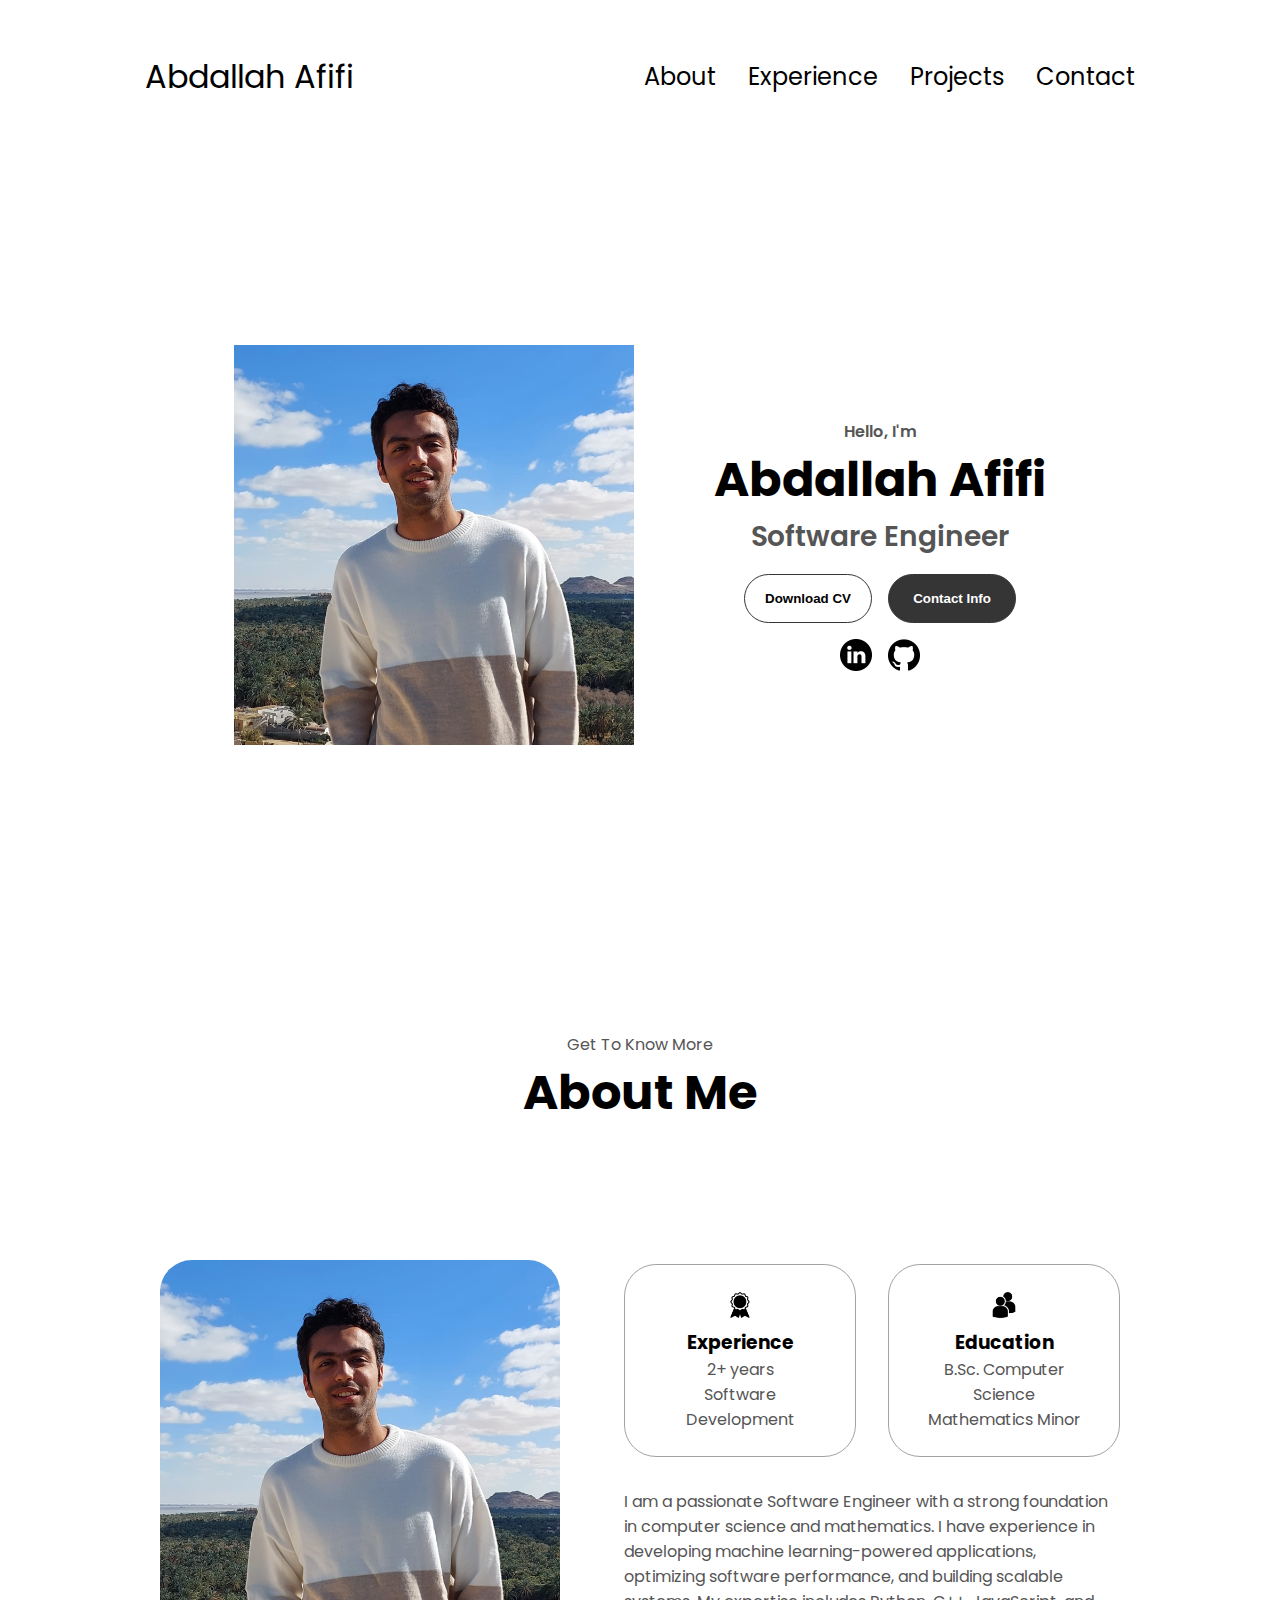
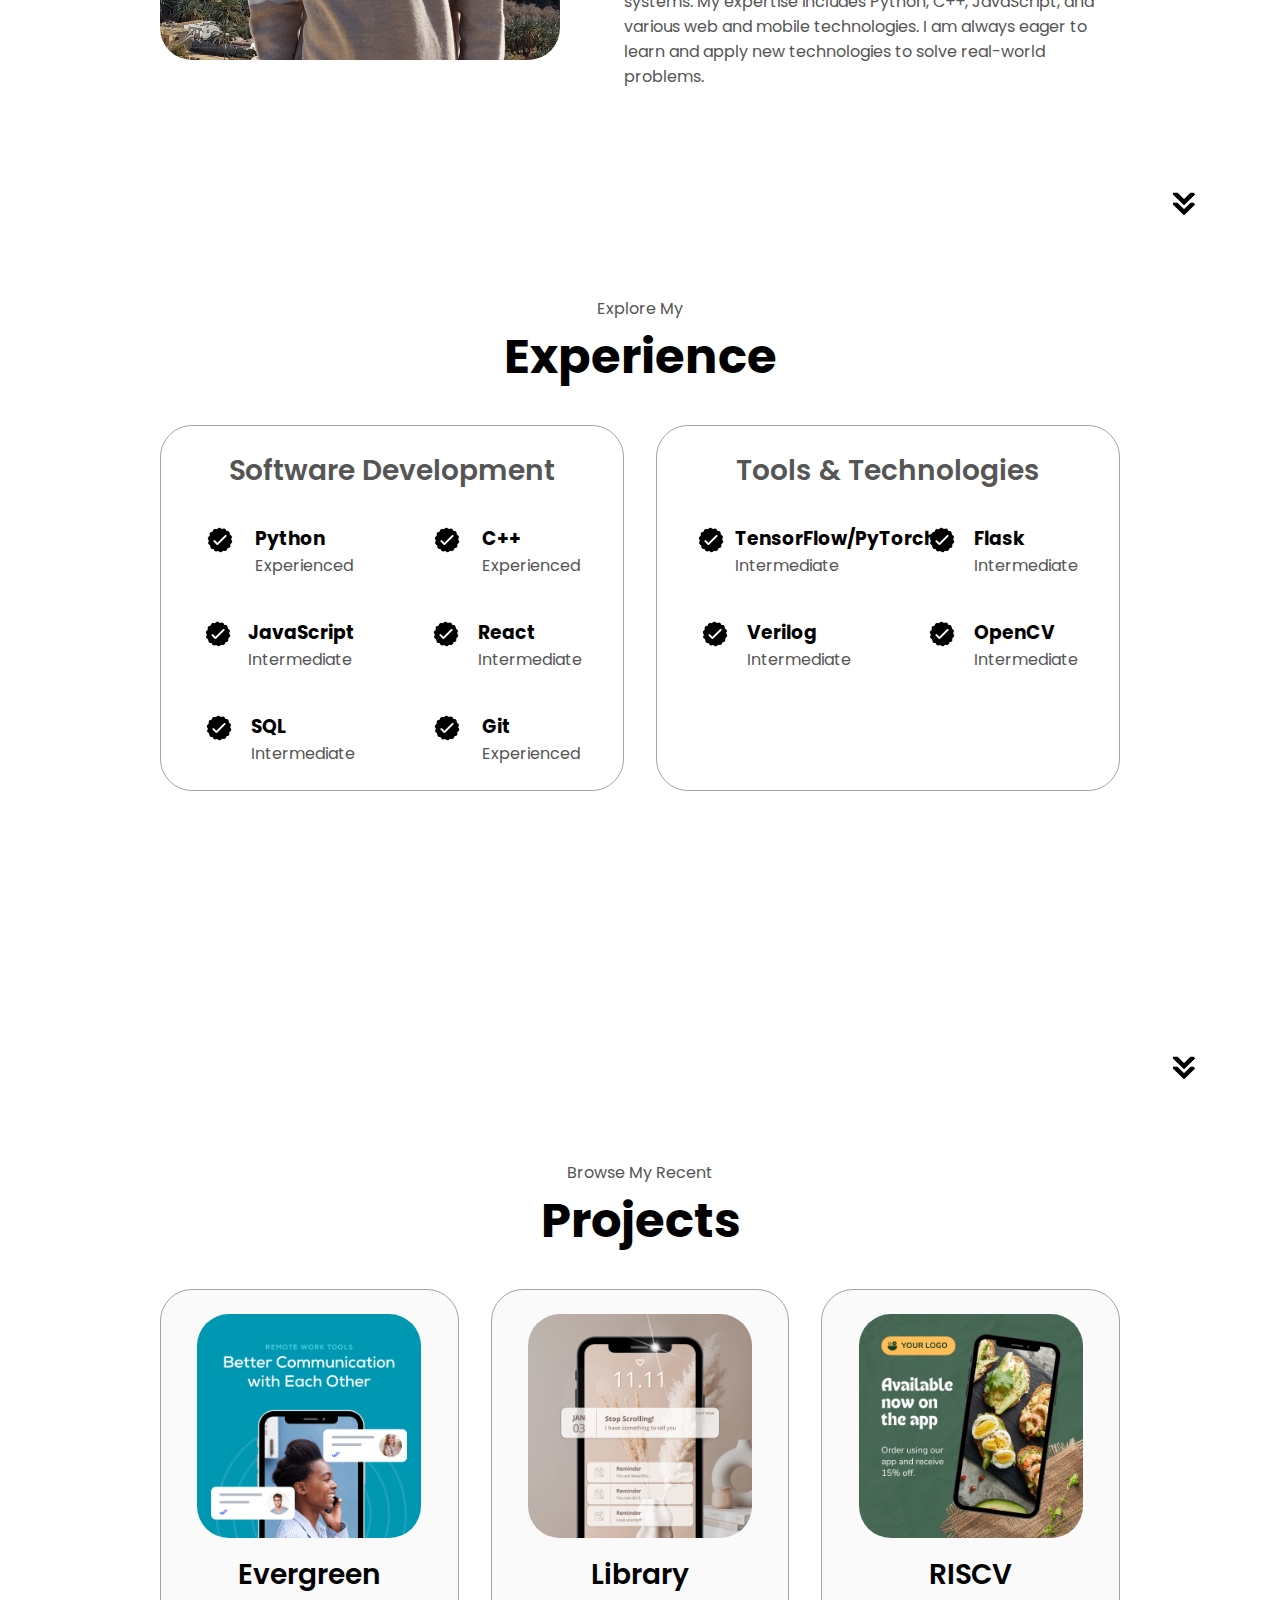
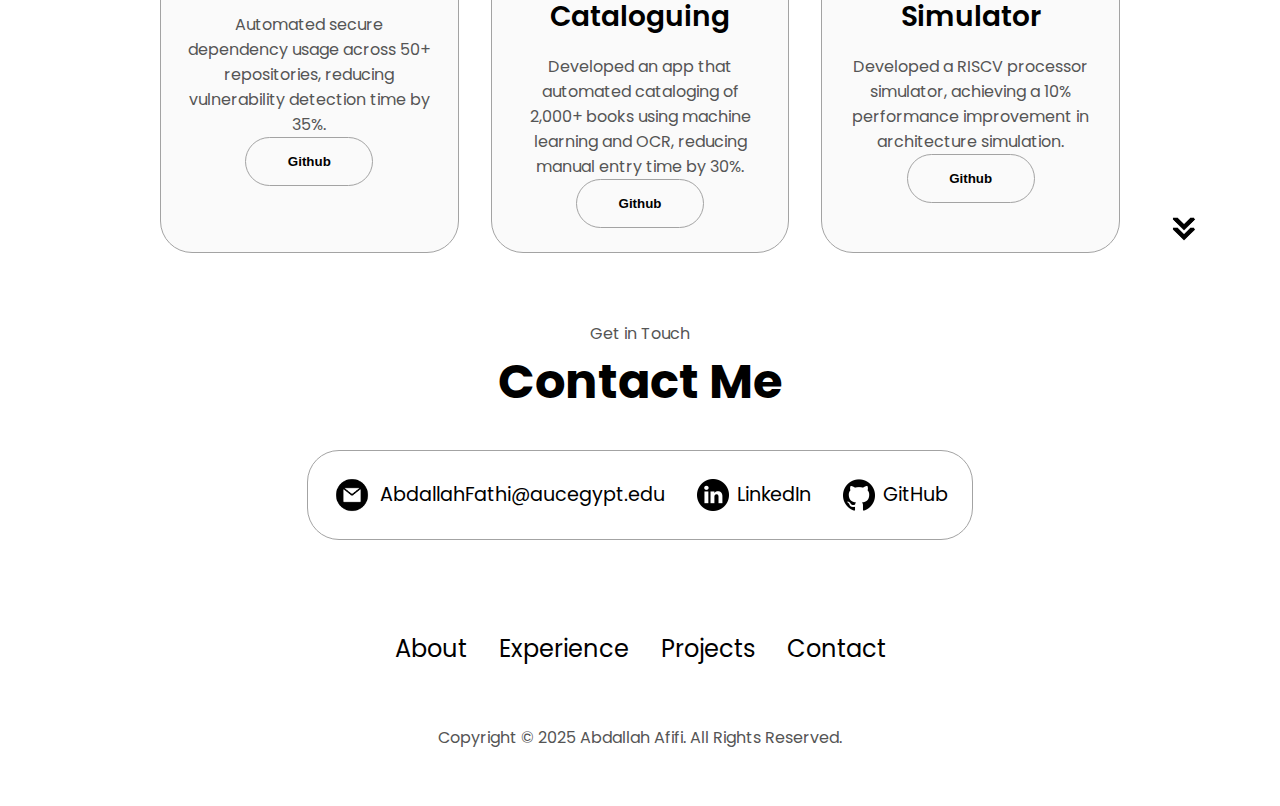
==== commit 09a97541: "Added Projects links" ====
--- a/index.html
+++ b/index.html
@@ -275,15 +275,9 @@
               <div class="btn-container">
                 <button
                   class="btn btn-color-2 project-btn"
-                  onclick="location.href='https://github.com/'"
+                  onclick="location.href='https://github.com/github/evergreen'"
                 >
                   Github
-                </button>
-                <button
-                  class="btn btn-color-2 project-btn"
-                  onclick="location.href='https://github.com/'"
-                >
-                  Live Demo
                 </button>
               </div>
             </div>
@@ -300,15 +294,9 @@
               <div class="btn-container">
                 <button
                   class="btn btn-color-2 project-btn"
-                  onclick="location.href='https://github.com/'"
+                  onclick="location.href='https://github.com/Abdallah-Afifi/Book-Cataloguing'"
                 >
                   Github
-                </button>
-                <button
-                  class="btn btn-color-2 project-btn"
-                  onclick="location.href='https://github.com/'"
-                >
-                  Live Demo
                 </button>
               </div>
             </div>
@@ -325,15 +313,9 @@
               <div class="btn-container">
                 <button
                   class="btn btn-color-2 project-btn"
-                  onclick="location.href='https://github.com/'"
+                  onclick="location.href='https://github.com/Abdallah-Afifi/RISC-V-RV32I-Simulator'"
                 >
                   Github
-                </button>
-                <button
-                  class="btn btn-color-2 project-btn"
-                  onclick="location.href='https://github.com/'"
-                >
-                  Live Demo
                 </button>
               </div>
             </div>
